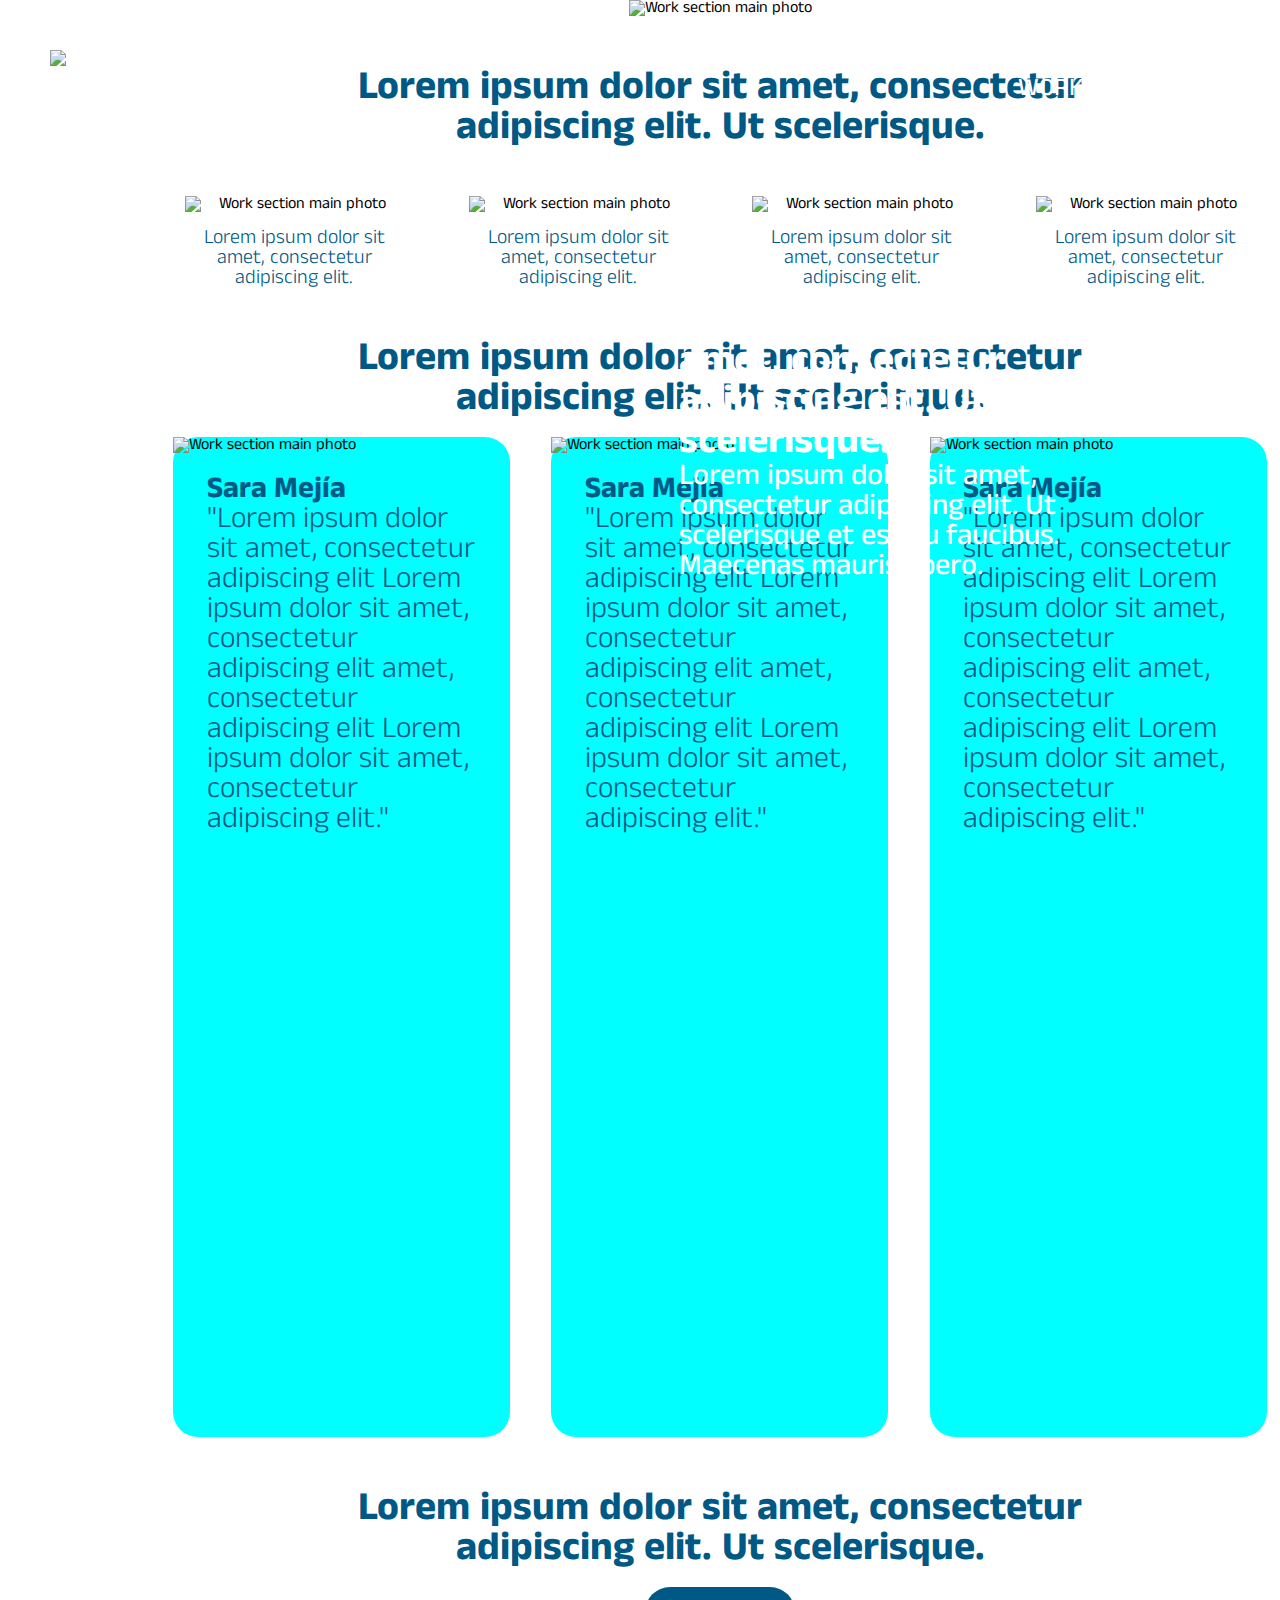
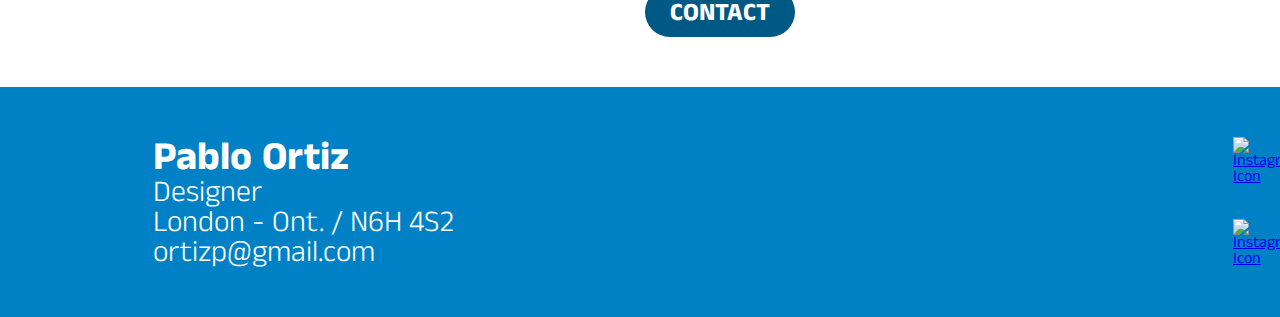
==== about.html @ 4357b000 "more responsive" ====
<!DOCTYPE html>
<html lang="en">
<head>
    <meta charset="UTF-8">
    <meta http-equiv="X-UA-Compatible" content="IE=edge">
    <meta name="viewport" content="width=device-width, initial-scale=1.0">

    <link rel="preconnect" href="https://fonts.googleapis.com">
    <link rel="preconnect" href="https://fonts.gstatic.com" crossorigin>
    <link href="https://fonts.googleapis.com/css2?family=Anek+Malayalam:wght@300;500;700&display=swap" rel="stylesheet">
    <link rel="stylesheet" href="css/main.css">

    <title>Pablo Ortiz Designer About Section</title>
</head>
<body>
    <h1 class="hidden">Pablo Ortiz Designer Website - About Section</h1>

    <header>
        <div class="main_logo"><a href="index.html"><img src="images/logo_pablo_colour_hrz.svg" alt="Pablo Ortiz Logo"></a></div>
        <nav class="main_nav">
            <div id="toggle_menu" class="toggle_menu">
                <img src="images/ham.svg" alt="hamburguer icon">
            </div>
            <ul id="main_menu" class="main_menu">
                <li><a href="index.html" class="main_menu_item">WORK</a></li>
                <li><a href="about.html" class="main_menu_item">ABOUT</a></li>
                <li><a href="contact.html" class="main_menu_item">CONTACT</a></li>
            </ul>
        </nav>
    </header>

    <section class="home_header">
        <img src="images/work_image.jpg" alt="Work section main photo">
        <div class="home_title">    
        <h2>Lorem ipsum dolor sit amet, consectetur adipiscing elit. Ut scelerisque.</h2>
        <p>Lorem ipsum dolor sit amet, consectetur adipiscing elit. Ut scelerisque et est eu faucibus. Maecenas mauris libero.</p></div>
    </section>

    <section class="my_skills">
        <h2>Lorem ipsum dolor sit amet, consectetur adipiscing elit. Ut scelerisque.</h2>
        <div class="skills_list">
            <div class="skill_thumbnail">
            <img src="images/skill1.png" alt="Work section main photo">
            <h3>Lorem ipsum dolor sit amet, consectetur adipiscing elit.</h3></div>
            <div class="skill_thumbnail">
            <img src="images/skill1.png" alt="Work section main photo">
            <h3>Lorem ipsum dolor sit amet, consectetur adipiscing elit.</h3></div>
            <div class="skill_thumbnail">
            <img src="images/skill1.png" alt="Work section main photo">
            <h3>Lorem ipsum dolor sit amet, consectetur adipiscing elit.</h3></div>
            <div class="skill_thumbnail">
            <img src="images/skill1.png" alt="Work section main photo">
            <h3>Lorem ipsum dolor sit amet, consectetur adipiscing elit.</h3></div>
        </div>
    </section>

    <section class="testimonies">
        <h2>Lorem ipsum dolor sit amet, consectetur adipiscing elit. Ut scelerisque.</h2>
        <div class="testimonies_list">
            <div class="testimonie_thumbnail">
            <img src="images/testimonie1.jpg" alt="Work section main photo">
            <div class="testimonie_text"><h3>Sara Mejía</h3>
            <p>"Lorem ipsum dolor sit amet, consectetur adipiscing elit Lorem ipsum dolor sit amet, consectetur adipiscing elit amet, consectetur adipiscing elit Lorem ipsum dolor sit amet, consectetur adipiscing elit."</p></div></div>
            <div class="testimonie_thumbnail">
                <img src="images/testimonie1.jpg" alt="Work section main photo">
                <div class="testimonie_text"><h3>Sara Mejía</h3>
                <p>"Lorem ipsum dolor sit amet, consectetur adipiscing elit Lorem ipsum dolor sit amet, consectetur adipiscing elit amet, consectetur adipiscing elit Lorem ipsum dolor sit amet, consectetur adipiscing elit."</p></div></div>
                <div class="testimonie_thumbnail">
                    <img src="images/testimonie1.jpg" alt="Work section main photo">
                    <div class="testimonie_text"><h3>Sara Mejía</h3>
                    <p>"Lorem ipsum dolor sit amet, consectetur adipiscing elit Lorem ipsum dolor sit amet, consectetur adipiscing elit amet, consectetur adipiscing elit Lorem ipsum dolor sit amet, consectetur adipiscing elit."</p></div></div>
        </div>
    </section>

    <section class="contact_footer">
        <h2>Lorem ipsum dolor sit amet, consectetur adipiscing elit. Ut scelerisque.</h2>
        <a class="contact_buttom" href="contact.html">CONTACT</a>
    </section>

    <footer>
        <section class="footer_info">
            <div>
                <h2>Pablo Ortiz</h2>
                <p>Designer<br>London - Ont. / N6H 4S2<br>ortizp@gmail.com</p>
            </div>
            <div class="social_icons">
                <a href="https://www.behance.net/_ortizp" target="_blank"><img src="images/behance_icon.svg" alt="Instagram Icon" /></a>
                <a href="https://www.instagram.com/pablo.ortizdesigner/" target="_blank"><img src="images/instagram_icon.svg" alt="Instagram Icon" /></a>
            </div>
        </section>
    </footer>





    <!-- <script src="https://unpkg.com/vue@3/dist/vue.global.js"></script> -->
    <script src="js/main.js" type="module" defer></script>
</body>
</html>
---- css/main.css ----
*,*:before,*:after{box-sizing:border-box}html,body,div,span,object,iframe,figure,h1,h2,h3,h4,h5,h6,p,blockquote,pre,a,code,em,img,small,strike,strong,sub,sup,tt,b,u,i,ol,ul,li,fieldset,form,label,table,caption,tbody,tfoot,thead,tr,th,td,main,canvas,embed,footer,header,nav,section,video{margin:0;padding:0;border:0;font-size:100%;font:inherit;vertical-align:baseline;text-rendering:optimizeLegibility;-webkit-font-smoothing:antialiased;text-size-adjust:none}footer,header,nav,section,main{display:block}body{line-height:1}ol,ul{list-style:none}blockquote,q{quotes:none}blockquote:before,blockquote:after,q:before,q:after{content:"";content:none}table{border-collapse:collapse;border-spacing:0}input{-webkit-appearance:none;border-radius:0}body{display:flex;flex-direction:column;align-items:center;font-family:"Anek Malayalam",sans-serif;width:1440px}body .hidden{display:none}body h2{font-size:40px;font-family:"Anek Malayalam",sans-serif;font-weight:700;color:#005984;text-align:center}body h3{font-size:30px;font-family:"Anek Malayalam",sans-serif;font-weight:300;color:#005984}body p{font-size:30px;font-family:"Anek Malayalam",sans-serif;font-weight:300;color:#005984}@media screen and (max-width: 576px){body{width:576px}}.portfolio_gallery{flex-wrap:wrap;margin-top:50px;width:1135px;display:flex;flex-direction:row;justify-content:space-around}.thumbnail{display:flex;width:349px;height:349px;justify-content:left;align-items:flex-end;margin-bottom:25px;transition:scale .2s ease}.thumbnail H2{position:absolute;margin:30px;font-size:30px;color:#fff}.thumbnail:hover{scale:105%}.arrow{width:55px;position:absolute;margin:25px}.my_skills{flex-wrap:wrap;margin-top:50px;width:1135px;display:flex;flex-direction:row;justify-content:space-around}.my_skills h2{width:800px;text-align:center;margin-bottom:50px}.skills_list{width:1135px;display:flex;flex-direction:row;justify-content:space-around}.skill_thumbnail{width:219px;display:flex;flex-direction:column;justify-content:right;text-align:center;margin-bottom:50px}.skill_thumbnail img{width:219px;align-items:center;margin-bottom:15px}.skill_thumbnail h3{font-size:20px}@media screen and (max-width: 576px){.portfolio_gallery{width:576px;display:flex;flex-direction:column;align-items:center}.my_skills{width:576px;display:flex;flex-direction:column;align-items:center}.my_skills h2{width:450px;font-size:30px}.my_skills .skills_list{width:576px;display:flex;flex-direction:column;align-items:center}}.home_header{display:flex;flex-direction:column}.home_header h2{font-size:40px;font-family:"Anek Malayalam",sans-serif;font-weight:700;color:#fff;text-align:left}.home_header p{font-size:30px;font-family:"Anek Malayalam",sans-serif;font-weight:500;color:#fff}.home_title{width:500px;position:absolute;margin:300px 0 0 50px}@media screen and (max-width: 576px){.home_title{width:400px;margin-top:480px}.home_title h2{font-size:30px}.home_title p{font-size:22px}}header{position:absolute;display:flex;width:1440px;height:200px;padding:50px;justify-content:space-between}header .main_logo{width:286px}header .main_menu{display:flex;margin:25px 0 0 0;justify-content:space-around;width:400px}header a{font-size:25px;font-family:"Anek Malayalam",sans-serif;font-weight:500;color:#fff;text-decoration:none}header a:hover{color:#00c1de}@media screen and (min-width: 576px){.toggle_menu{display:none}}@media screen and (max-width: 576px){header{width:576px;padding:30px 40px;align-items:center}header .main_menu{display:flex;flex-direction:column;justify-content:space-around;width:170px;height:200px;text-align:center;margin:0;transform:translateY(-150%);transition:transform .3s;background-color:#005984}header .toggle_menu{position:absolute;width:50px;cursor:pointer}header .main_menu--show{transform:translateY(0)}.main_nav{display:flex;align-items:center;justify-content:center}}.contact_footer{width:800px;display:flex;flex-direction:column;align-items:center}.contact_footer h3{width:800px;text-align:center;margin-bottom:20px}.contact_footer .contact_buttom{width:150px;background-color:#005984;border-radius:50px;height:50px;display:flex;justify-content:center;align-items:center;margin:20px 0 50px 0}.contact_footer a{font-size:25px;font-family:"Anek Malayalam",sans-serif;font-weight:700;color:#fff;text-decoration:none}@media screen and (max-width: 576px){.contact_footer{width:450px}.contact_footer h2{font-size:30px}}footer{display:flex;justify-content:center;width:1440px;background-color:#0081c6}footer .footer_info{display:flex;margin-top:50px;margin-bottom:50px;width:1135px;justify-content:space-between}footer .footer_info h2{color:#fff;text-align:left}footer .footer_info p{color:#fff;text-align:left}.social_icons{display:flex;flex-direction:column;justify-content:space-between;width:55px;height:130px}@media screen and (max-width: 576px){footer{width:576px}footer .footer_info{display:flex;align-items:center;width:450px}footer h2{font-size:30px}footer p{font-size:22px}}.testimonies{width:1335px;display:flex;flex-direction:column;align-items:center;margin-bottom:50px}.testimonies h2{width:800px;text-align:center;margin-bottom:20px}.testimonies_list{width:1135px;display:flex;flex-direction:row;justify-content:space-around}.testimonie_thumbnail{background-color:aqua;border-radius:25px;width:337px;height:1000px;display:flex;flex-direction:column;justify-content:flex-start}.testimonie_text{width:270px;margin:20px 0 25px 33.5px;flex-direction:column;display:flex;justify-content:center}.testimonie_text h3{font-weight:700}.contact_header{display:flex;flex-direction:column;width:1440px;padding-bottom:50px;align-items:center;background-color:#d0d0d0}.contact_area{margin-top:200px;width:1135px;display:flex;flex-direction:row}.contact_form{width:851px;height:560px;display:flex;flex-direction:column;padding:20px 50px 0 0}.contact_text{width:639px;padding:20px 0 0 0}.contact_text p{font-size:30px;font-family:"Anek Malayalam",sans-serif;font-weight:300;color:#fff}.name,.email,.subject{height:50px;margin-bottom:5px;font-size:30px;font-family:"Anek Malayalam",sans-serif;font-weight:300;border:none;border-bottom:2px solid #707070;background-color:#d0d0d0;text-align:left}.subject{height:300px}.sendButtom{width:150px;background-color:#005984;border-radius:50px;height:50px;display:flex;border:none;justify-content:center;align-items:center;font-size:25px;font-family:"Anek Malayalam",sans-serif;font-weight:700;color:#fff;margin-top:10px}.project_header{display:flex;flex-direction:column;width:1440px;height:2420px;background-color:#0081c6;margin-bottom:50px;align-items:center}.project_header h2{font-size:40px;font-family:"Anek Malayalam",sans-serif;font-weight:700;color:#fff;text-align:center}.project_header p{font-size:30px;font-family:"Anek Malayalam",sans-serif;font-weight:500;color:#fff;text-align:center}.project_title{width:800px;position:absolute;margin:200px 0 0 0}.project_gallery{display:flex;flex-direction:column;align-items:center;width:1440px;display:flex;align-items:center;margin-bottom:50px}.gallery_image{width:1140px;height:650px;background-color:#7fffd4;margin:0 0 20px 0}/*# sourceMappingURL=main.css.map */
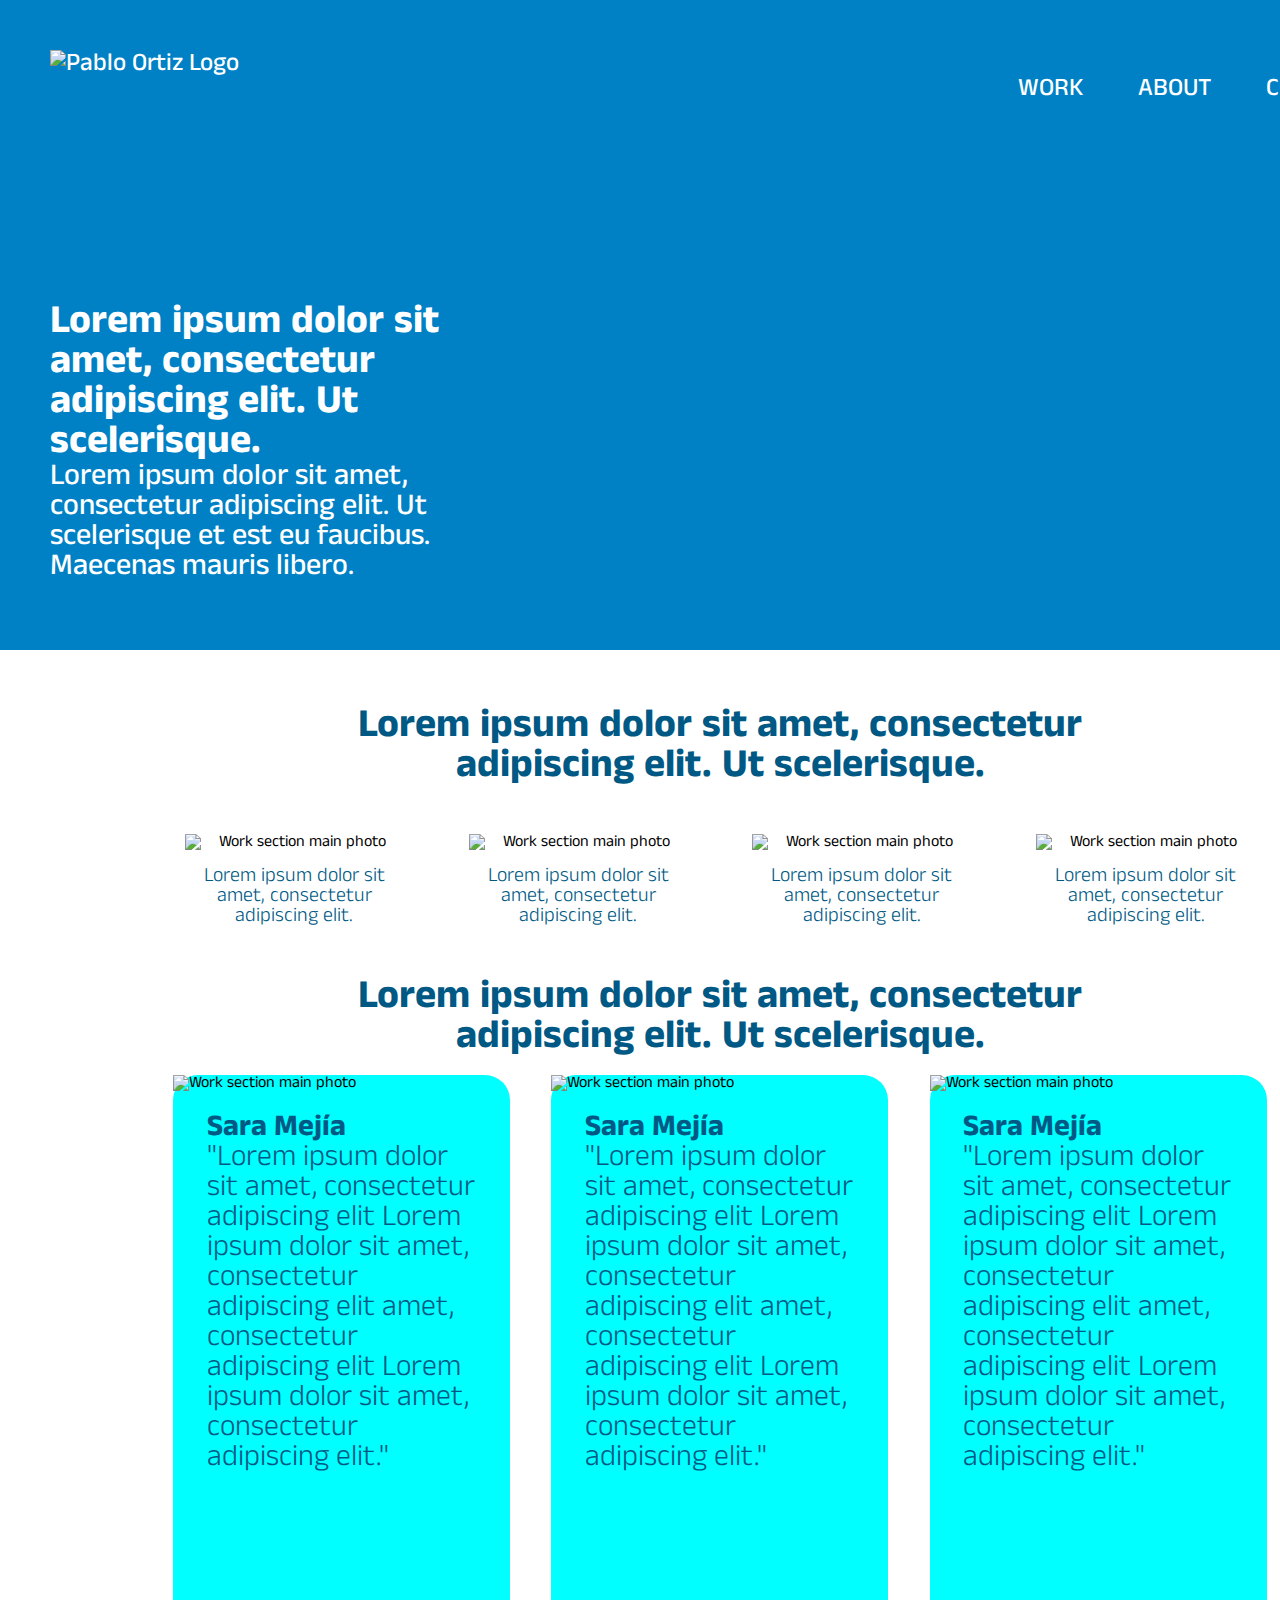
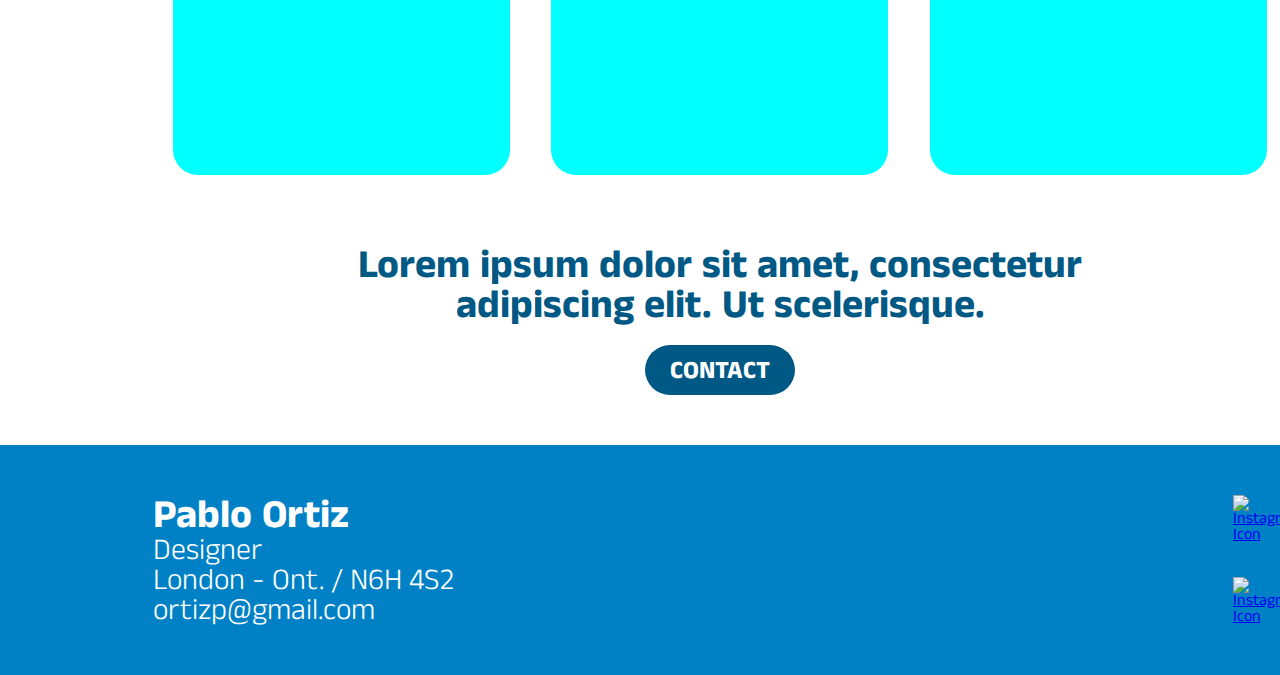
==== commit b182ebc3: "second responsive test" ====
--- a/about.html
+++ b/about.html
@@ -30,7 +30,10 @@
     </header>
 
     <section class="home_header">
+        <picture>
+        <source srcset="images/work_image_m.jpg" media="(max-width: 450px)">
         <img src="images/work_image.jpg" alt="Work section main photo">
+        </picture>
         <div class="home_title">    
         <h2>Lorem ipsum dolor sit amet, consectetur adipiscing elit. Ut scelerisque.</h2>
         <p>Lorem ipsum dolor sit amet, consectetur adipiscing elit. Ut scelerisque et est eu faucibus. Maecenas mauris libero.</p></div>
--- a/css/main.css
+++ b/css/main.css
@@ -1 +1 @@
-*,*:before,*:after{box-sizing:border-box}html,body,div,span,object,iframe,figure,h1,h2,h3,h4,h5,h6,p,blockquote,pre,a,code,em,img,small,strike,strong,sub,sup,tt,b,u,i,ol,ul,li,fieldset,form,label,table,caption,tbody,tfoot,thead,tr,th,td,main,canvas,embed,footer,header,nav,section,video{margin:0;padding:0;border:0;font-size:100%;font:inherit;vertical-align:baseline;text-rendering:optimizeLegibility;-webkit-font-smoothing:antialiased;text-size-adjust:none}footer,header,nav,section,main{display:block}body{line-height:1}ol,ul{list-style:none}blockquote,q{quotes:none}blockquote:before,blockquote:after,q:before,q:after{content:"";content:none}table{border-collapse:collapse;border-spacing:0}input{-webkit-appearance:none;border-radius:0}body{display:flex;flex-direction:column;align-items:center;font-family:"Anek Malayalam",sans-serif;width:1440px}body .hidden{display:none}body h2{font-size:40px;font-family:"Anek Malayalam",sans-serif;font-weight:700;color:#005984;text-align:center}body h3{font-size:30px;font-family:"Anek Malayalam",sans-serif;font-weight:300;color:#005984}body p{font-size:30px;font-family:"Anek Malayalam",sans-serif;font-weight:300;color:#005984}@media screen and (max-width: 576px){body{width:576px}}.portfolio_gallery{flex-wrap:wrap;margin-top:50px;width:1135px;display:flex;flex-direction:row;justify-content:space-around}.thumbnail{display:flex;width:349px;height:349px;justify-content:left;align-items:flex-end;margin-bottom:25px;transition:scale .2s ease}.thumbnail H2{position:absolute;margin:30px;font-size:30px;color:#fff}.thumbnail:hover{scale:105%}.arrow{width:55px;position:absolute;margin:25px}.my_skills{flex-wrap:wrap;margin-top:50px;width:1135px;display:flex;flex-direction:row;justify-content:space-around}.my_skills h2{width:800px;text-align:center;margin-bottom:50px}.skills_list{width:1135px;display:flex;flex-direction:row;justify-content:space-around}.skill_thumbnail{width:219px;display:flex;flex-direction:column;justify-content:right;text-align:center;margin-bottom:50px}.skill_thumbnail img{width:219px;align-items:center;margin-bottom:15px}.skill_thumbnail h3{font-size:20px}@media screen and (max-width: 576px){.portfolio_gallery{width:576px;display:flex;flex-direction:column;align-items:center}.my_skills{width:576px;display:flex;flex-direction:column;align-items:center}.my_skills h2{width:450px;font-size:30px}.my_skills .skills_list{width:576px;display:flex;flex-direction:column;align-items:center}}.home_header{display:flex;flex-direction:column}.home_header h2{font-size:40px;font-family:"Anek Malayalam",sans-serif;font-weight:700;color:#fff;text-align:left}.home_header p{font-size:30px;font-family:"Anek Malayalam",sans-serif;font-weight:500;color:#fff}.home_title{width:500px;position:absolute;margin:300px 0 0 50px}@media screen and (max-width: 576px){.home_title{width:400px;margin-top:480px}.home_title h2{font-size:30px}.home_title p{font-size:22px}}header{position:absolute;display:flex;width:1440px;height:200px;padding:50px;justify-content:space-between}header .main_logo{width:286px}header .main_menu{display:flex;margin:25px 0 0 0;justify-content:space-around;width:400px}header a{font-size:25px;font-family:"Anek Malayalam",sans-serif;font-weight:500;color:#fff;text-decoration:none}header a:hover{color:#00c1de}@media screen and (min-width: 576px){.toggle_menu{display:none}}@media screen and (max-width: 576px){header{width:576px;padding:30px 40px;align-items:center}header .main_menu{display:flex;flex-direction:column;justify-content:space-around;width:170px;height:200px;text-align:center;margin:0;transform:translateY(-150%);transition:transform .3s;background-color:#005984}header .toggle_menu{position:absolute;width:50px;cursor:pointer}header .main_menu--show{transform:translateY(0)}.main_nav{display:flex;align-items:center;justify-content:center}}.contact_footer{width:800px;display:flex;flex-direction:column;align-items:center}.contact_footer h3{width:800px;text-align:center;margin-bottom:20px}.contact_footer .contact_buttom{width:150px;background-color:#005984;border-radius:50px;height:50px;display:flex;justify-content:center;align-items:center;margin:20px 0 50px 0}.contact_footer a{font-size:25px;font-family:"Anek Malayalam",sans-serif;font-weight:700;color:#fff;text-decoration:none}@media screen and (max-width: 576px){.contact_footer{width:450px}.contact_footer h2{font-size:30px}}footer{display:flex;justify-content:center;width:1440px;background-color:#0081c6}footer .footer_info{display:flex;margin-top:50px;margin-bottom:50px;width:1135px;justify-content:space-between}footer .footer_info h2{color:#fff;text-align:left}footer .footer_info p{color:#fff;text-align:left}.social_icons{display:flex;flex-direction:column;justify-content:space-between;width:55px;height:130px}@media screen and (max-width: 576px){footer{width:576px}footer .footer_info{display:flex;align-items:center;width:450px}footer h2{font-size:30px}footer p{font-size:22px}}.testimonies{width:1335px;display:flex;flex-direction:column;align-items:center;margin-bottom:50px}.testimonies h2{width:800px;text-align:center;margin-bottom:20px}.testimonies_list{width:1135px;display:flex;flex-direction:row;justify-content:space-around}.testimonie_thumbnail{background-color:aqua;border-radius:25px;width:337px;height:1000px;display:flex;flex-direction:column;justify-content:flex-start}.testimonie_text{width:270px;margin:20px 0 25px 33.5px;flex-direction:column;display:flex;justify-content:center}.testimonie_text h3{font-weight:700}.contact_header{display:flex;flex-direction:column;width:1440px;padding-bottom:50px;align-items:center;background-color:#d0d0d0}.contact_area{margin-top:200px;width:1135px;display:flex;flex-direction:row}.contact_form{width:851px;height:560px;display:flex;flex-direction:column;padding:20px 50px 0 0}.contact_text{width:639px;padding:20px 0 0 0}.contact_text p{font-size:30px;font-family:"Anek Malayalam",sans-serif;font-weight:300;color:#fff}.name,.email,.subject{height:50px;margin-bottom:5px;font-size:30px;font-family:"Anek Malayalam",sans-serif;font-weight:300;border:none;border-bottom:2px solid #707070;background-color:#d0d0d0;text-align:left}.subject{height:300px}.sendButtom{width:150px;background-color:#005984;border-radius:50px;height:50px;display:flex;border:none;justify-content:center;align-items:center;font-size:25px;font-family:"Anek Malayalam",sans-serif;font-weight:700;color:#fff;margin-top:10px}.project_header{display:flex;flex-direction:column;width:1440px;height:2420px;background-color:#0081c6;margin-bottom:50px;align-items:center}.project_header h2{font-size:40px;font-family:"Anek Malayalam",sans-serif;font-weight:700;color:#fff;text-align:center}.project_header p{font-size:30px;font-family:"Anek Malayalam",sans-serif;font-weight:500;color:#fff;text-align:center}.project_title{width:800px;position:absolute;margin:200px 0 0 0}.project_gallery{display:flex;flex-direction:column;align-items:center;width:1440px;display:flex;align-items:center;margin-bottom:50px}.gallery_image{width:1140px;height:650px;background-color:#7fffd4;margin:0 0 20px 0}/*# sourceMappingURL=main.css.map */
+*,*:before,*:after{box-sizing:border-box}html,body,div,span,object,iframe,figure,h1,h2,h3,h4,h5,h6,p,blockquote,pre,a,code,em,img,small,strike,strong,sub,sup,tt,b,u,i,ol,ul,li,fieldset,form,label,table,caption,tbody,tfoot,thead,tr,th,td,main,canvas,embed,footer,header,nav,section,video{margin:0;padding:0;border:0;font-size:100%;font:inherit;vertical-align:baseline;text-rendering:optimizeLegibility;-webkit-font-smoothing:antialiased;text-size-adjust:none}footer,header,nav,section,main{display:block}body{line-height:1}ol,ul{list-style:none}blockquote,q{quotes:none}blockquote:before,blockquote:after,q:before,q:after{content:"";content:none}table{border-collapse:collapse;border-spacing:0}input{-webkit-appearance:none;border-radius:0}body{display:flex;flex-direction:column;align-items:center;font-family:"Anek Malayalam",sans-serif;width:1440px}body .hidden{display:none}body h2{font-size:40px;font-family:"Anek Malayalam",sans-serif;font-weight:700;color:#005984;text-align:center}body h3{font-size:30px;font-family:"Anek Malayalam",sans-serif;font-weight:300;color:#005984}body p{font-size:30px;font-family:"Anek Malayalam",sans-serif;font-weight:300;color:#005984}@media screen and (max-width: 450px){body{width:450px}}.portfolio_gallery{flex-wrap:wrap;margin-top:50px;width:1135px;display:flex;flex-direction:row;justify-content:space-around}.thumbnail{display:flex;width:349px;height:349px;justify-content:left;align-items:flex-end;margin-bottom:25px;transition:scale .2s ease}.thumbnail H2{position:absolute;margin:30px;font-size:30px;color:#fff}.thumbnail:hover{scale:105%}.arrow{width:55px;position:absolute;margin:25px}.my_skills{flex-wrap:wrap;margin-top:50px;width:1135px;display:flex;flex-direction:row;justify-content:space-around}.my_skills h2{width:800px;text-align:center;margin-bottom:50px}.skills_list{width:1135px;display:flex;flex-direction:row;justify-content:space-around}.skill_thumbnail{width:219px;display:flex;flex-direction:column;justify-content:right;text-align:center;margin-bottom:50px}.skill_thumbnail img{width:219px;align-items:center;margin-bottom:15px}.skill_thumbnail h3{font-size:20px}@media screen and (max-width: 576px){.portfolio_gallery{width:576px;display:flex;flex-direction:column;align-items:center}.my_skills{width:576px;display:flex;flex-direction:column;align-items:center}.my_skills h2{width:450px;font-size:30px}.my_skills .skills_list{width:576px;display:flex;flex-direction:column;align-items:center}}.home_header{display:flex;flex-direction:column}.home_header h2{font-size:40px;font-family:"Anek Malayalam",sans-serif;font-weight:700;color:#fff;text-align:left}.home_header p{font-size:30px;font-family:"Anek Malayalam",sans-serif;font-weight:500;color:#fff}.home_title{width:500px;position:absolute;margin:300px 0 0 50px}@media screen and (max-width: 450px){.home_title{width:380px;margin-top:380px;margin-left:25px}.home_title h2{font-size:30px;text-align:center}.home_title p{font-size:22px;text-align:center}}header{position:absolute;display:flex;width:1440px;height:200px;padding:50px;justify-content:space-between}header .main_logo{width:286px}header .main_menu{display:flex;margin:25px 0 0 0;justify-content:space-around;width:400px}header a{font-size:25px;font-family:"Anek Malayalam",sans-serif;font-weight:500;color:#fff;text-decoration:none}header a:hover{color:#00c1de}@media screen and (min-width: 500px){.toggle_menu{display:none}}@media screen and (max-width: 450px){header{width:450px;padding:30px 40px;align-items:center}header .main_menu{display:flex;flex-direction:column;justify-content:space-around;width:130px;height:200px;text-align:center;margin:0 0 0 10px;transform:translateY(-150%);transition:transform .3s;background-color:#005984}header .toggle_menu{position:absolute;width:50px;margin-left:20px;cursor:pointer}header .main_menu--show{transform:translateY(0)}.main_nav{display:flex;align-items:center;justify-content:center}}.contact_footer{width:800px;display:flex;flex-direction:column;align-items:center}.contact_footer h3{width:800px;text-align:center;margin-bottom:20px}.contact_footer .contact_buttom{width:150px;background-color:#005984;border-radius:50px;height:50px;display:flex;justify-content:center;align-items:center;margin:20px 0 50px 0;transition:scale .2s ease}.contact_footer .contact_buttom:hover{scale:108%}.contact_footer a{font-size:25px;font-family:"Anek Malayalam",sans-serif;font-weight:700;color:#fff;text-decoration:none}@media screen and (max-width: 576px){.contact_footer{width:450px}.contact_footer h2{font-size:30px}}footer{display:flex;justify-content:center;width:1440px;background-color:#0081c6}footer .footer_info{display:flex;margin-top:50px;margin-bottom:50px;width:1135px;justify-content:space-between}footer .footer_info h2{color:#fff;text-align:left}footer .footer_info p{color:#fff;text-align:left}.social_icons{display:flex;flex-direction:column;justify-content:space-between;width:55px;height:130px}@media screen and (max-width: 450px){footer{width:450px}footer .footer_info{display:flex;align-items:center;width:350px}footer h2{font-size:30px}footer p{font-size:22px}}.testimonies{width:1335px;display:flex;flex-direction:column;align-items:center;margin-bottom:50px}.testimonies h2{width:800px;text-align:center;margin-bottom:20px}.testimonies_list{width:1135px;display:flex;flex-direction:row;justify-content:space-around}.testimonie_thumbnail{background-color:aqua;border-radius:25px;width:337px;height:700px;display:flex;flex-direction:column;justify-content:flex-start;margin-bottom:20px}.testimonie_text{width:270px;margin:20px 0 25px 33.5px;flex-direction:column;display:flex;justify-content:center}.testimonie_text h3{font-weight:700}@media screen and (max-width: 576px){.testimonies{width:576px}.testimonies h2{width:450px;font-size:30px}.testimonies_list{width:576px;display:flex;flex-direction:column;align-items:center}}.contact_header{display:flex;flex-direction:column;width:1440px;padding-bottom:50px;align-items:center;background-color:#d0d0d0}.contact_area{margin-top:200px;width:1135px;display:flex;flex-direction:row}.contact_form{width:851px;height:510px;display:flex;flex-direction:column;padding:20px 50px 0 0}.contact_text{width:639px;padding:20px 0 0 0}.contact_text p{font-size:30px;font-family:"Anek Malayalam",sans-serif;font-weight:300;color:#fff}.name,.email,.subject{height:50px;margin-bottom:5px;font-size:30px;font-family:"Anek Malayalam",sans-serif;font-weight:300;border:none;border-bottom:2px solid #707070;background-color:#d0d0d0;text-align:left}.subject{height:300px}.sendButtom{width:150px;background-color:#005984;border-radius:50px;height:50px;display:flex;border:none;justify-content:center;align-items:center;font-size:25px;font-family:"Anek Malayalam",sans-serif;font-weight:700;color:#fff;margin-top:10px;transition:scale .2s ease}.sendButtom:hover{scale:105%}@media screen and (max-width: 450px){.contact_header{width:450px}.contact_area{flex-direction:column;width:400px}.contact_form{width:400px;margin-top:10px;padding:0}.contact_text{width:380px;padding:0}}.project_header{display:flex;flex-direction:column;width:1440px;height:2450px;background-color:#0081c6;margin-bottom:50px;align-items:center}.project_header h2{font-size:40px;font-family:"Anek Malayalam",sans-serif;font-weight:700;color:#fff;text-align:center}.project_header p{font-size:30px;font-family:"Anek Malayalam",sans-serif;font-weight:500;color:#fff;text-align:center}.project_title{width:800px;position:absolute;margin:200px 0 0 0}.project_gallery{display:flex;flex-direction:column;align-items:center;width:1440px;display:flex;align-items:center;margin-bottom:50px;position:absolute;margin-top:400px}.gallery_image{width:1140px;height:650px;background-color:#7fffd4;margin-bottom:20px}@media screen and (max-width: 450px){.project_header{width:450px;height:1670px}.project_title{width:400px;margin-top:200px}.project_title h2{font-size:30px}.project_title p{font-size:22px}.gallery_image{width:450px;height:400px}}/*# sourceMappingURL=main.css.map */
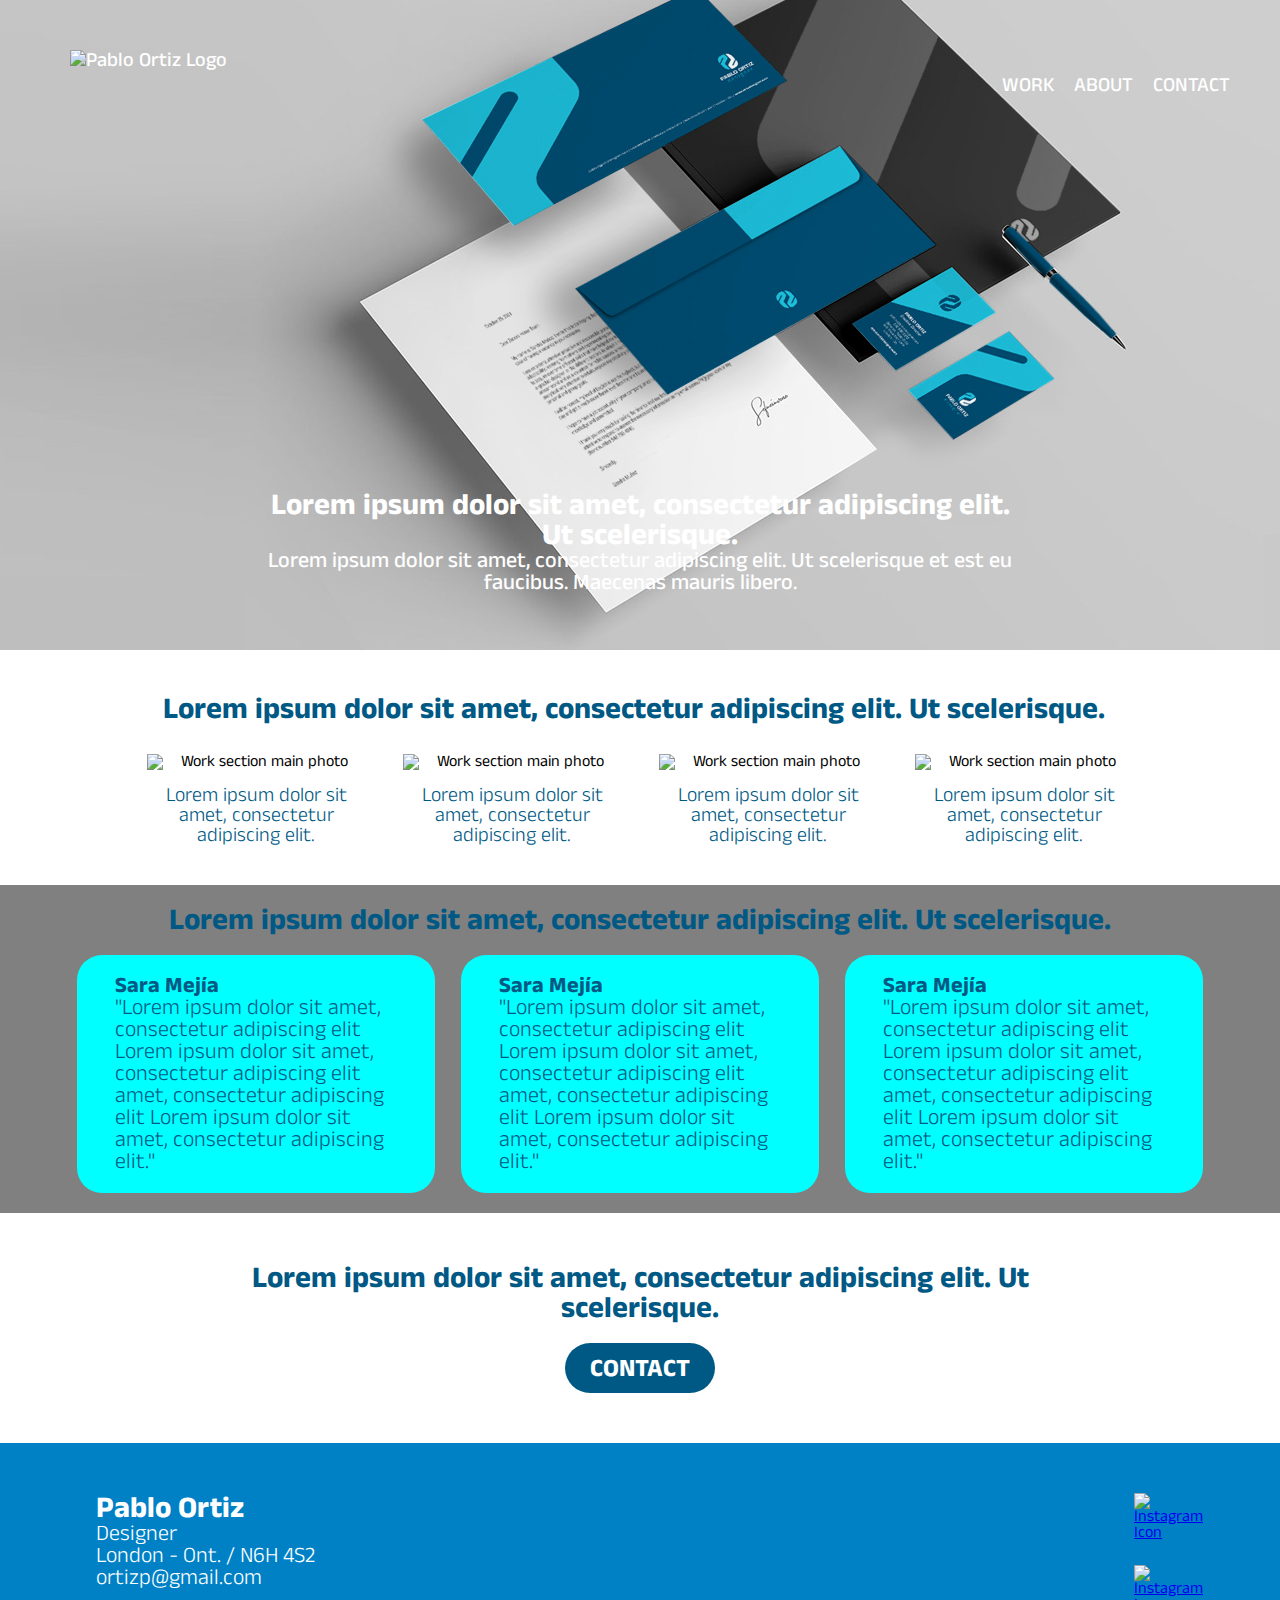
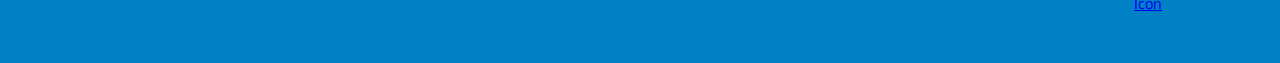
==== commit bea1a571: "finally responsive" ====
--- a/about.html
+++ b/about.html
@@ -61,17 +61,14 @@
         <h2>Lorem ipsum dolor sit amet, consectetur adipiscing elit. Ut scelerisque.</h2>
         <div class="testimonies_list">
             <div class="testimonie_thumbnail">
-            <img src="images/testimonie1.jpg" alt="Work section main photo">
-            <div class="testimonie_text"><h3>Sara Mejía</h3>
-            <p>"Lorem ipsum dolor sit amet, consectetur adipiscing elit Lorem ipsum dolor sit amet, consectetur adipiscing elit amet, consectetur adipiscing elit Lorem ipsum dolor sit amet, consectetur adipiscing elit."</p></div></div>
-            <div class="testimonie_thumbnail">
-                <img src="images/testimonie1.jpg" alt="Work section main photo">
                 <div class="testimonie_text"><h3>Sara Mejía</h3>
                 <p>"Lorem ipsum dolor sit amet, consectetur adipiscing elit Lorem ipsum dolor sit amet, consectetur adipiscing elit amet, consectetur adipiscing elit Lorem ipsum dolor sit amet, consectetur adipiscing elit."</p></div></div>
-                <div class="testimonie_thumbnail">
-                    <img src="images/testimonie1.jpg" alt="Work section main photo">
-                    <div class="testimonie_text"><h3>Sara Mejía</h3>
-                    <p>"Lorem ipsum dolor sit amet, consectetur adipiscing elit Lorem ipsum dolor sit amet, consectetur adipiscing elit amet, consectetur adipiscing elit Lorem ipsum dolor sit amet, consectetur adipiscing elit."</p></div></div>
+            <div class="testimonie_thumbnail">
+                <div class="testimonie_text"><h3>Sara Mejía</h3>
+                <p>"Lorem ipsum dolor sit amet, consectetur adipiscing elit Lorem ipsum dolor sit amet, consectetur adipiscing elit amet, consectetur adipiscing elit Lorem ipsum dolor sit amet, consectetur adipiscing elit."</p></div></div>
+            <div class="testimonie_thumbnail">
+                <div class="testimonie_text"><h3>Sara Mejía</h3>
+            <p>"Lorem ipsum dolor sit amet, consectetur adipiscing elit Lorem ipsum dolor sit amet, consectetur adipiscing elit amet, consectetur adipiscing elit Lorem ipsum dolor sit amet, consectetur adipiscing elit."</p></div></div>
         </div>
     </section>
 
--- a/css/main.css
+++ b/css/main.css
@@ -1 +1 @@
-*,*:before,*:after{box-sizing:border-box}html,body,div,span,object,iframe,figure,h1,h2,h3,h4,h5,h6,p,blockquote,pre,a,code,em,img,small,strike,strong,sub,sup,tt,b,u,i,ol,ul,li,fieldset,form,label,table,caption,tbody,tfoot,thead,tr,th,td,main,canvas,embed,footer,header,nav,section,video{margin:0;padding:0;border:0;font-size:100%;font:inherit;vertical-align:baseline;text-rendering:optimizeLegibility;-webkit-font-smoothing:antialiased;text-size-adjust:none}footer,header,nav,section,main{display:block}body{line-height:1}ol,ul{list-style:none}blockquote,q{quotes:none}blockquote:before,blockquote:after,q:before,q:after{content:"";content:none}table{border-collapse:collapse;border-spacing:0}input{-webkit-appearance:none;border-radius:0}body{display:flex;flex-direction:column;align-items:center;font-family:"Anek Malayalam",sans-serif;width:1440px}body .hidden{display:none}body h2{font-size:40px;font-family:"Anek Malayalam",sans-serif;font-weight:700;color:#005984;text-align:center}body h3{font-size:30px;font-family:"Anek Malayalam",sans-serif;font-weight:300;color:#005984}body p{font-size:30px;font-family:"Anek Malayalam",sans-serif;font-weight:300;color:#005984}@media screen and (max-width: 450px){body{width:450px}}.portfolio_gallery{flex-wrap:wrap;margin-top:50px;width:1135px;display:flex;flex-direction:row;justify-content:space-around}.thumbnail{display:flex;width:349px;height:349px;justify-content:left;align-items:flex-end;margin-bottom:25px;transition:scale .2s ease}.thumbnail H2{position:absolute;margin:30px;font-size:30px;color:#fff}.thumbnail:hover{scale:105%}.arrow{width:55px;position:absolute;margin:25px}.my_skills{flex-wrap:wrap;margin-top:50px;width:1135px;display:flex;flex-direction:row;justify-content:space-around}.my_skills h2{width:800px;text-align:center;margin-bottom:50px}.skills_list{width:1135px;display:flex;flex-direction:row;justify-content:space-around}.skill_thumbnail{width:219px;display:flex;flex-direction:column;justify-content:right;text-align:center;margin-bottom:50px}.skill_thumbnail img{width:219px;align-items:center;margin-bottom:15px}.skill_thumbnail h3{font-size:20px}@media screen and (max-width: 576px){.portfolio_gallery{width:576px;display:flex;flex-direction:column;align-items:center}.my_skills{width:576px;display:flex;flex-direction:column;align-items:center}.my_skills h2{width:450px;font-size:30px}.my_skills .skills_list{width:576px;display:flex;flex-direction:column;align-items:center}}.home_header{display:flex;flex-direction:column}.home_header h2{font-size:40px;font-family:"Anek Malayalam",sans-serif;font-weight:700;color:#fff;text-align:left}.home_header p{font-size:30px;font-family:"Anek Malayalam",sans-serif;font-weight:500;color:#fff}.home_title{width:500px;position:absolute;margin:300px 0 0 50px}@media screen and (max-width: 450px){.home_title{width:380px;margin-top:380px;margin-left:25px}.home_title h2{font-size:30px;text-align:center}.home_title p{font-size:22px;text-align:center}}header{position:absolute;display:flex;width:1440px;height:200px;padding:50px;justify-content:space-between}header .main_logo{width:286px}header .main_menu{display:flex;margin:25px 0 0 0;justify-content:space-around;width:400px}header a{font-size:25px;font-family:"Anek Malayalam",sans-serif;font-weight:500;color:#fff;text-decoration:none}header a:hover{color:#00c1de}@media screen and (min-width: 500px){.toggle_menu{display:none}}@media screen and (max-width: 450px){header{width:450px;padding:30px 40px;align-items:center}header .main_menu{display:flex;flex-direction:column;justify-content:space-around;width:130px;height:200px;text-align:center;margin:0 0 0 10px;transform:translateY(-150%);transition:transform .3s;background-color:#005984}header .toggle_menu{position:absolute;width:50px;margin-left:20px;cursor:pointer}header .main_menu--show{transform:translateY(0)}.main_nav{display:flex;align-items:center;justify-content:center}}.contact_footer{width:800px;display:flex;flex-direction:column;align-items:center}.contact_footer h3{width:800px;text-align:center;margin-bottom:20px}.contact_footer .contact_buttom{width:150px;background-color:#005984;border-radius:50px;height:50px;display:flex;justify-content:center;align-items:center;margin:20px 0 50px 0;transition:scale .2s ease}.contact_footer .contact_buttom:hover{scale:108%}.contact_footer a{font-size:25px;font-family:"Anek Malayalam",sans-serif;font-weight:700;color:#fff;text-decoration:none}@media screen and (max-width: 576px){.contact_footer{width:450px}.contact_footer h2{font-size:30px}}footer{display:flex;justify-content:center;width:1440px;background-color:#0081c6}footer .footer_info{display:flex;margin-top:50px;margin-bottom:50px;width:1135px;justify-content:space-between}footer .footer_info h2{color:#fff;text-align:left}footer .footer_info p{color:#fff;text-align:left}.social_icons{display:flex;flex-direction:column;justify-content:space-between;width:55px;height:130px}@media screen and (max-width: 450px){footer{width:450px}footer .footer_info{display:flex;align-items:center;width:350px}footer h2{font-size:30px}footer p{font-size:22px}}.testimonies{width:1335px;display:flex;flex-direction:column;align-items:center;margin-bottom:50px}.testimonies h2{width:800px;text-align:center;margin-bottom:20px}.testimonies_list{width:1135px;display:flex;flex-direction:row;justify-content:space-around}.testimonie_thumbnail{background-color:aqua;border-radius:25px;width:337px;height:700px;display:flex;flex-direction:column;justify-content:flex-start;margin-bottom:20px}.testimonie_text{width:270px;margin:20px 0 25px 33.5px;flex-direction:column;display:flex;justify-content:center}.testimonie_text h3{font-weight:700}@media screen and (max-width: 576px){.testimonies{width:576px}.testimonies h2{width:450px;font-size:30px}.testimonies_list{width:576px;display:flex;flex-direction:column;align-items:center}}.contact_header{display:flex;flex-direction:column;width:1440px;padding-bottom:50px;align-items:center;background-color:#d0d0d0}.contact_area{margin-top:200px;width:1135px;display:flex;flex-direction:row}.contact_form{width:851px;height:510px;display:flex;flex-direction:column;padding:20px 50px 0 0}.contact_text{width:639px;padding:20px 0 0 0}.contact_text p{font-size:30px;font-family:"Anek Malayalam",sans-serif;font-weight:300;color:#fff}.name,.email,.subject{height:50px;margin-bottom:5px;font-size:30px;font-family:"Anek Malayalam",sans-serif;font-weight:300;border:none;border-bottom:2px solid #707070;background-color:#d0d0d0;text-align:left}.subject{height:300px}.sendButtom{width:150px;background-color:#005984;border-radius:50px;height:50px;display:flex;border:none;justify-content:center;align-items:center;font-size:25px;font-family:"Anek Malayalam",sans-serif;font-weight:700;color:#fff;margin-top:10px;transition:scale .2s ease}.sendButtom:hover{scale:105%}@media screen and (max-width: 450px){.contact_header{width:450px}.contact_area{flex-direction:column;width:400px}.contact_form{width:400px;margin-top:10px;padding:0}.contact_text{width:380px;padding:0}}.project_header{display:flex;flex-direction:column;width:1440px;height:2450px;background-color:#0081c6;margin-bottom:50px;align-items:center}.project_header h2{font-size:40px;font-family:"Anek Malayalam",sans-serif;font-weight:700;color:#fff;text-align:center}.project_header p{font-size:30px;font-family:"Anek Malayalam",sans-serif;font-weight:500;color:#fff;text-align:center}.project_title{width:800px;position:absolute;margin:200px 0 0 0}.project_gallery{display:flex;flex-direction:column;align-items:center;width:1440px;display:flex;align-items:center;margin-bottom:50px;position:absolute;margin-top:400px}.gallery_image{width:1140px;height:650px;background-color:#7fffd4;margin-bottom:20px}@media screen and (max-width: 450px){.project_header{width:450px;height:1670px}.project_title{width:400px;margin-top:200px}.project_title h2{font-size:30px}.project_title p{font-size:22px}.gallery_image{width:450px;height:400px}}/*# sourceMappingURL=main.css.map */
+*,*:before,*:after{box-sizing:border-box}html,body,div,span,object,iframe,figure,h1,h2,h3,h4,h5,h6,p,blockquote,pre,a,code,em,img,small,strike,strong,sub,sup,tt,b,u,i,ol,ul,li,fieldset,form,label,table,caption,tbody,tfoot,thead,tr,th,td,main,canvas,embed,footer,header,nav,section,video{margin:0;padding:0;border:0;font-size:100%;font:inherit;vertical-align:baseline;text-rendering:optimizeLegibility;-webkit-font-smoothing:antialiased;text-size-adjust:none}footer,header,nav,section,main{display:block}body{line-height:1}ol,ul{list-style:none}blockquote,q{quotes:none}blockquote:before,blockquote:after,q:before,q:after{content:"";content:none}table{border-collapse:collapse;border-spacing:0}input{-webkit-appearance:none;border-radius:0}body{display:flex;flex-direction:column;align-items:center;font-family:"Anek Malayalam",sans-serif;width:100vw;margin:0 auto}body .hidden{display:none}body h2{font-size:30px;font-family:"Anek Malayalam",sans-serif;font-weight:700;color:#005984;text-align:center}body h3{font-size:22px;font-family:"Anek Malayalam",sans-serif;font-weight:300;color:#005984}body p{font-size:22px;font-family:"Anek Malayalam",sans-serif;font-weight:300;color:#005984}@media screen and (max-width: 360px){body{width:360px}body h2{font-size:25px}body h3{font-size:20px}body p{font-size:20px}}.portfolio_gallery{flex-wrap:wrap;margin-top:50px;width:85vw;display:flex;flex-direction:row;justify-content:space-around}.thumbnail{display:flex;width:240px;height:260px;justify-content:left;align-items:flex-end;margin-bottom:25px;transition:scale .2s ease;background-color:gray;border-radius:20px}.thumbnail H2{position:absolute;margin:30px;font-size:25px;color:#fff}.thumbnail:hover{scale:105%}.arrow{width:55px;position:absolute;margin:25px}.my_skills{display:flex;flex-direction:column;margin-top:40px;width:80vw;justify-content:space-around}.my_skills h2{width:79vw;text-align:center;margin-bottom:30px}.skills_list{width:80vw;display:flex;flex-wrap:wrap;justify-content:space-around}.skill_thumbnail{width:219px;display:flex;flex-direction:column;justify-content:right;text-align:center;margin-bottom:40px}.skill_thumbnail img{width:219px;align-items:center;margin-bottom:15px}.skill_thumbnail h3{font-size:20px}@media screen and (max-width: 360px){.portfolio_gallery{width:360px;display:flex;flex-direction:column;align-items:center}.my_skills{width:360px;display:flex;flex-direction:column;align-items:center}.my_skills h2{width:80vw}.my_skills .skills_list{width:360px;display:flex;flex-direction:column;align-items:center}}.home_header{display:flex;flex-direction:column;width:100vw;align-items:center;justify-content:end}.home_header h2{font-family:"Anek Malayalam",sans-serif;font-weight:700;color:#fff;text-align:center}.home_header p{font-family:"Anek Malayalam",sans-serif;font-weight:500;color:#fff;text-align:center}.home_title{width:60vw;position:absolute;margin-bottom:60px}@media screen and (max-width: 360px){.home_header{display:flex;flex-direction:column;align-items:center;justify-content:flex-end}.home_header .home_title{width:340px;margin:0;padding:30px}.home_header .home_title h2{text-align:center}.home_header .home_title p{text-align:center}}header{position:absolute;display:flex;width:100%;height:200px;padding:50px;justify-content:space-between}header .main_logo{width:250px}header .main_nav{width:60vw}header .main_menu{display:flex;margin:25px 0 0 0;justify-content:right}header a{font-size:20px;font-family:"Anek Malayalam",sans-serif;font-weight:500;color:#fff;text-decoration:none;margin-left:20px}header a:hover{color:#00c1de}@media screen and (min-width: 370px){.toggle_menu{display:none}}@media screen and (max-width: 360px){header{width:100vw;padding:30px 30px;align-items:center}header .main_menu{display:flex;flex-direction:column;justify-content:space-around;width:100px;height:200px;text-align:center;margin:0 0 0 10px;transform:translateY(-150%);transition:transform .3s;background-color:#005984}header .toggle_menu{position:absolute;width:50px;margin-left:50px;cursor:pointer}header .main_menu--show{transform:translateY(0)}header .main_logo{width:200px}header a{font-size:20px;margin:0}header .main_nav{display:flex;width:110px;align-items:center;justify-content:center}}.contact_footer{width:70vw;display:flex;flex-direction:column;align-items:center}.contact_footer h3{width:70vw;text-align:center;margin-bottom:20px}.contact_footer .contact_buttom{width:150px;background-color:#005984;border-radius:50px;height:50px;display:flex;justify-content:center;align-items:center;margin:20px 0 50px 0;transition:scale .2s ease}.contact_footer .contact_buttom:hover{scale:108%}.contact_footer a{font-size:25px;font-family:"Anek Malayalam",sans-serif;font-weight:700;color:#fff;text-decoration:none}@media screen and (max-width: 360px){.contact_footer{width:70vw}}footer{display:flex;justify-content:center;width:100vw;background-color:#0081c6}footer .footer_info{display:flex;margin-top:50px;margin-bottom:50px;width:85vw;justify-content:space-between}footer .footer_info h2{color:#fff;text-align:left}footer .footer_info p{color:#fff;text-align:left}.social_icons{display:flex;flex-direction:column;justify-content:space-between;width:50px;height:120px}@media screen and (max-width: 360px){footer{width:360px}footer .footer_info{display:flex;align-items:center;width:80vw}}.testimonies{width:100vw;display:flex;flex-direction:column;align-items:center;margin-bottom:50px;background-color:gray}.testimonies h2{width:80vw;text-align:center;margin-top:20px;margin-bottom:20px}.testimonies_list{width:90vw;display:flex;flex-direction:row;flex-wrap:wrap;justify-content:space-around}.testimonie_thumbnail{background-color:aqua;border-radius:25px;width:28vw;display:flex;flex-direction:column;justify-content:flex-start;align-items:center;margin-bottom:20px}.testimonie_text{width:22vw;margin:20px auto;flex-direction:column;display:flex;justify-content:center}.testimonie_text h3{font-weight:700}@media screen and (max-width: 360px){.testimonies{width:360px}.testimonies h2{width:360px;font-size:30px}.testimonies_list{width:90vw;display:flex;flex-direction:column;align-items:center}.testimonie_thumbnail{width:90vw}.testimonie_thumbnail img{width:100%}.testimonie_text{width:75vw}}.contact_header{display:flex;flex-direction:column;width:100vw;padding-bottom:50px;align-items:center;background-color:#d0d0d0}.contact_area{margin-top:200px;width:90vw;display:flex;flex-direction:row;flex-wrap:wrap;justify-content:space-around}.contact_form{width:650px;display:flex;flex-direction:column;padding:20px 30px 0 0}.contact_text{width:400px;padding:20px 0 0 0}.contact_text p{font-size:30px;font-family:"Anek Malayalam",sans-serif;font-weight:300;color:#fff}.name,.email,.subject{height:50px;margin-bottom:5px;font-size:30px;font-family:"Anek Malayalam",sans-serif;font-weight:300;border:none;border-bottom:2px solid #707070;background-color:#d0d0d0;text-align:left}.subject{height:300px}.sendButtom{width:150px;background-color:#005984;border-radius:50px;height:50px;display:flex;border:none;justify-content:center;align-items:center;font-size:25px;font-family:"Anek Malayalam",sans-serif;font-weight:700;color:#fff;margin-top:10px;transition:scale .2s ease}.sendButtom:hover{scale:105%}@media screen and (max-width: 360px){.contact_header{width:360px}.contact_area{flex-direction:column;width:330px}.contact_form{width:330px;margin-top:10px;padding:0}.contact_text{width:320px;margin-top:20px}}.project_header{display:flex;flex-direction:column;width:100vw;background-color:#0081c6;margin-bottom:50px;align-items:center}.project_header h2{font-family:"Anek Malayalam",sans-serif;font-weight:700;color:#fff;text-align:center}.project_header p{font-family:"Anek Malayalam",sans-serif;font-weight:500;color:#fff;text-align:center}.project_title{width:70vw;position:absolute;margin:200px 0 0 0}.project_gallery{display:flex;flex-direction:row;flex-wrap:wrap;justify-content:space-around;width:85vw;display:flex;align-items:center;margin-bottom:20px;margin-top:20px}.gallery_image{width:40vw;margin-bottom:20px}.gallery_image img{width:100%}@media screen and (max-width: 360px){.project_gallery{width:360px}.project_header{width:360px}.project_title{width:300px;margin-top:185px}.gallery_image{width:100vw;margin-bottom:10px}}/*# sourceMappingURL=main.css.map */
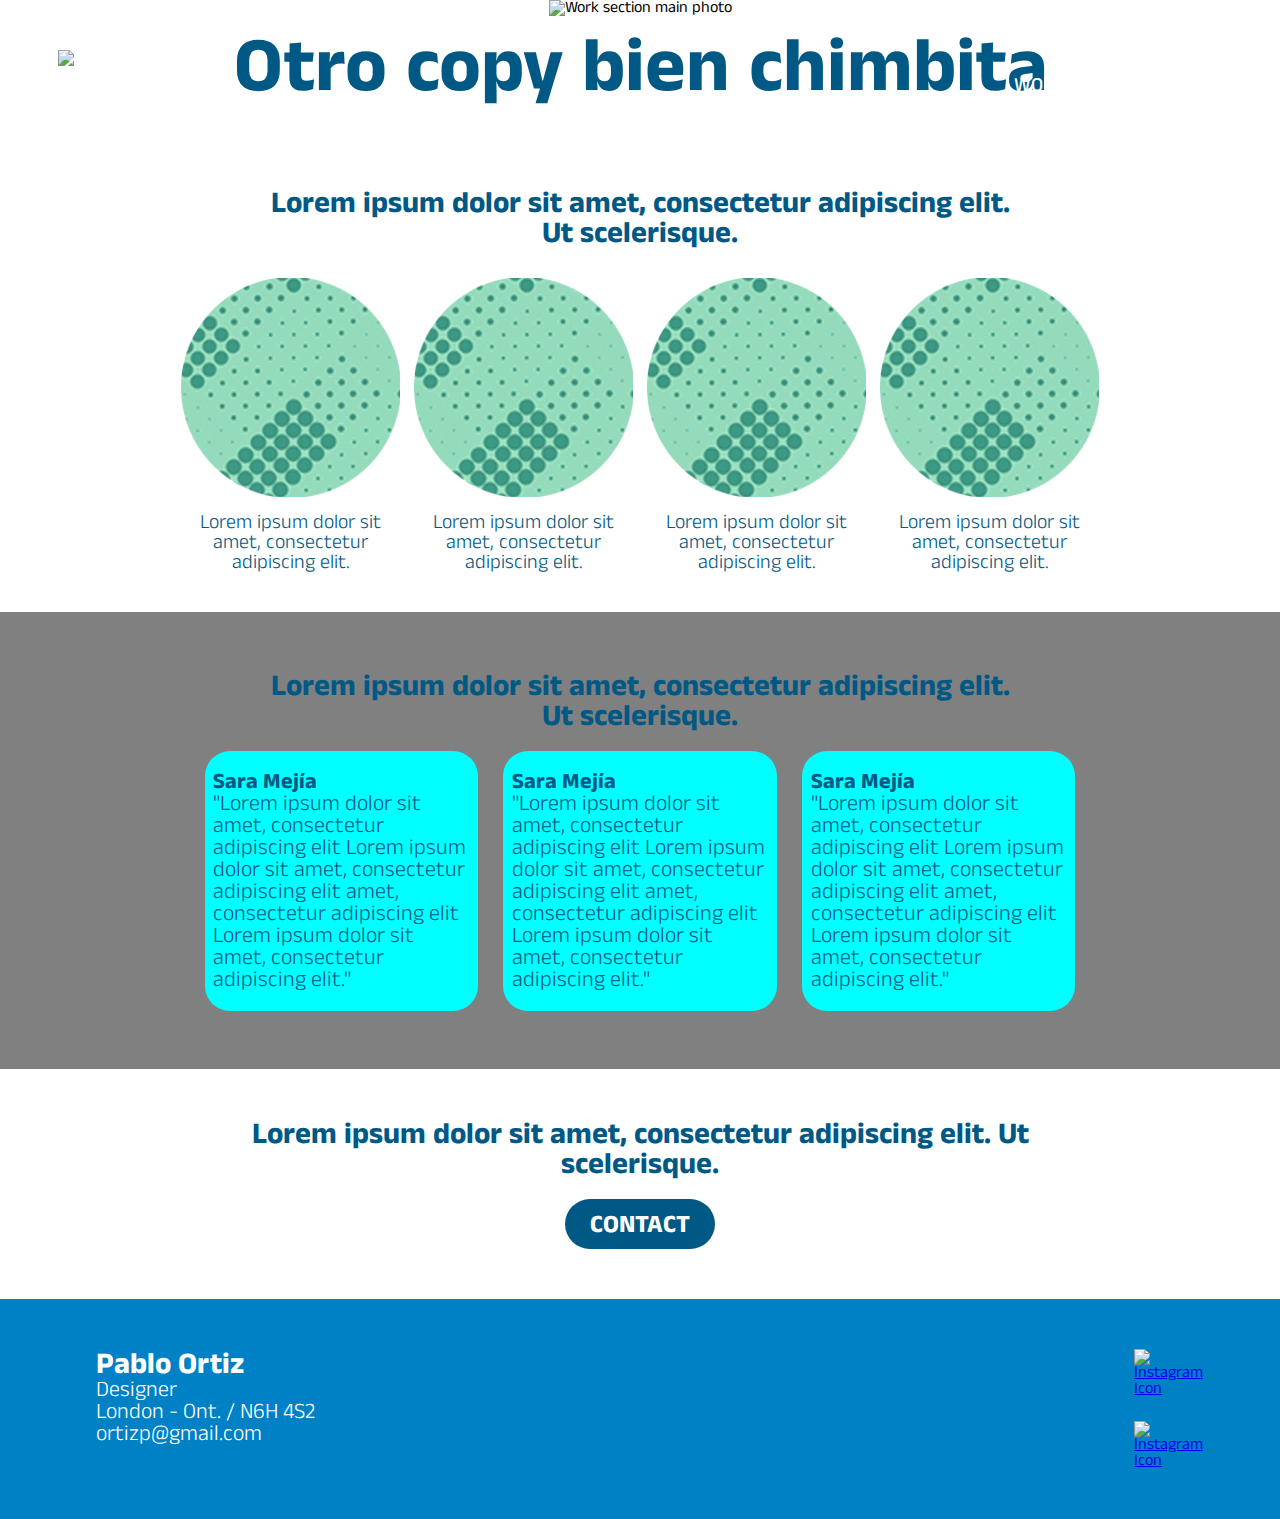
==== commit bb059cc1: "finally responsive!!!" ====
--- a/about.html
+++ b/about.html
@@ -24,19 +24,18 @@
             <ul id="main_menu" class="main_menu">
                 <li><a href="index.html" class="main_menu_item">WORK</a></li>
                 <li><a href="about.html" class="main_menu_item">ABOUT</a></li>
-                <li><a href="contact.html" class="main_menu_item">CONTACT</a></li>
+                <li><a href="index.html#DRM" class="main_menu_item">CONTACT</a></li>
             </ul>
         </nav>
     </header>
 
-    <section class="home_header">
+    <section class="hero_image">
         <picture>
-        <source srcset="images/work_image_m.jpg" media="(max-width: 450px)">
-        <img src="images/work_image.jpg" alt="Work section main photo">
+        <source srcset="images/main_image_m.jpg" media="(max-width: 600px)">
+        <img src="images/main_image.jpg" alt="Work section main photo">
         </picture>
-        <div class="home_title">    
-        <h2>Lorem ipsum dolor sit amet, consectetur adipiscing elit. Ut scelerisque.</h2>
-        <p>Lorem ipsum dolor sit amet, consectetur adipiscing elit. Ut scelerisque et est eu faucibus. Maecenas mauris libero.</p></div>
+        <div class="main_title">    
+        <h2>Otro copy bien chimbita</h2></div>
     </section>
 
     <section class="my_skills">
@@ -74,7 +73,7 @@
 
     <section class="contact_footer">
         <h2>Lorem ipsum dolor sit amet, consectetur adipiscing elit. Ut scelerisque.</h2>
-        <a class="contact_buttom" href="contact.html">CONTACT</a>
+        <a class="contact_buttom" href="index.html#DRM">CONTACT</a>
     </section>
 
     <footer>
--- a/css/main.css
+++ b/css/main.css
@@ -1 +1 @@
-*,*:before,*:after{box-sizing:border-box}html,body,div,span,object,iframe,figure,h1,h2,h3,h4,h5,h6,p,blockquote,pre,a,code,em,img,small,strike,strong,sub,sup,tt,b,u,i,ol,ul,li,fieldset,form,label,table,caption,tbody,tfoot,thead,tr,th,td,main,canvas,embed,footer,header,nav,section,video{margin:0;padding:0;border:0;font-size:100%;font:inherit;vertical-align:baseline;text-rendering:optimizeLegibility;-webkit-font-smoothing:antialiased;text-size-adjust:none}footer,header,nav,section,main{display:block}body{line-height:1}ol,ul{list-style:none}blockquote,q{quotes:none}blockquote:before,blockquote:after,q:before,q:after{content:"";content:none}table{border-collapse:collapse;border-spacing:0}input{-webkit-appearance:none;border-radius:0}body{display:flex;flex-direction:column;align-items:center;font-family:"Anek Malayalam",sans-serif;width:100vw;margin:0 auto}body .hidden{display:none}body h2{font-size:30px;font-family:"Anek Malayalam",sans-serif;font-weight:700;color:#005984;text-align:center}body h3{font-size:22px;font-family:"Anek Malayalam",sans-serif;font-weight:300;color:#005984}body p{font-size:22px;font-family:"Anek Malayalam",sans-serif;font-weight:300;color:#005984}@media screen and (max-width: 360px){body{width:360px}body h2{font-size:25px}body h3{font-size:20px}body p{font-size:20px}}.portfolio_gallery{flex-wrap:wrap;margin-top:50px;width:85vw;display:flex;flex-direction:row;justify-content:space-around}.thumbnail{display:flex;width:240px;height:260px;justify-content:left;align-items:flex-end;margin-bottom:25px;transition:scale .2s ease;background-color:gray;border-radius:20px}.thumbnail H2{position:absolute;margin:30px;font-size:25px;color:#fff}.thumbnail:hover{scale:105%}.arrow{width:55px;position:absolute;margin:25px}.my_skills{display:flex;flex-direction:column;margin-top:40px;width:80vw;justify-content:space-around}.my_skills h2{width:79vw;text-align:center;margin-bottom:30px}.skills_list{width:80vw;display:flex;flex-wrap:wrap;justify-content:space-around}.skill_thumbnail{width:219px;display:flex;flex-direction:column;justify-content:right;text-align:center;margin-bottom:40px}.skill_thumbnail img{width:219px;align-items:center;margin-bottom:15px}.skill_thumbnail h3{font-size:20px}@media screen and (max-width: 360px){.portfolio_gallery{width:360px;display:flex;flex-direction:column;align-items:center}.my_skills{width:360px;display:flex;flex-direction:column;align-items:center}.my_skills h2{width:80vw}.my_skills .skills_list{width:360px;display:flex;flex-direction:column;align-items:center}}.home_header{display:flex;flex-direction:column;width:100vw;align-items:center;justify-content:end}.home_header h2{font-family:"Anek Malayalam",sans-serif;font-weight:700;color:#fff;text-align:center}.home_header p{font-family:"Anek Malayalam",sans-serif;font-weight:500;color:#fff;text-align:center}.home_title{width:60vw;position:absolute;margin-bottom:60px}@media screen and (max-width: 360px){.home_header{display:flex;flex-direction:column;align-items:center;justify-content:flex-end}.home_header .home_title{width:340px;margin:0;padding:30px}.home_header .home_title h2{text-align:center}.home_header .home_title p{text-align:center}}header{position:absolute;display:flex;width:100%;height:200px;padding:50px;justify-content:space-between}header .main_logo{width:250px}header .main_nav{width:60vw}header .main_menu{display:flex;margin:25px 0 0 0;justify-content:right}header a{font-size:20px;font-family:"Anek Malayalam",sans-serif;font-weight:500;color:#fff;text-decoration:none;margin-left:20px}header a:hover{color:#00c1de}@media screen and (min-width: 370px){.toggle_menu{display:none}}@media screen and (max-width: 360px){header{width:100vw;padding:30px 30px;align-items:center}header .main_menu{display:flex;flex-direction:column;justify-content:space-around;width:100px;height:200px;text-align:center;margin:0 0 0 10px;transform:translateY(-150%);transition:transform .3s;background-color:#005984}header .toggle_menu{position:absolute;width:50px;margin-left:50px;cursor:pointer}header .main_menu--show{transform:translateY(0)}header .main_logo{width:200px}header a{font-size:20px;margin:0}header .main_nav{display:flex;width:110px;align-items:center;justify-content:center}}.contact_footer{width:70vw;display:flex;flex-direction:column;align-items:center}.contact_footer h3{width:70vw;text-align:center;margin-bottom:20px}.contact_footer .contact_buttom{width:150px;background-color:#005984;border-radius:50px;height:50px;display:flex;justify-content:center;align-items:center;margin:20px 0 50px 0;transition:scale .2s ease}.contact_footer .contact_buttom:hover{scale:108%}.contact_footer a{font-size:25px;font-family:"Anek Malayalam",sans-serif;font-weight:700;color:#fff;text-decoration:none}@media screen and (max-width: 360px){.contact_footer{width:70vw}}footer{display:flex;justify-content:center;width:100vw;background-color:#0081c6}footer .footer_info{display:flex;margin-top:50px;margin-bottom:50px;width:85vw;justify-content:space-between}footer .footer_info h2{color:#fff;text-align:left}footer .footer_info p{color:#fff;text-align:left}.social_icons{display:flex;flex-direction:column;justify-content:space-between;width:50px;height:120px}@media screen and (max-width: 360px){footer{width:360px}footer .footer_info{display:flex;align-items:center;width:80vw}}.testimonies{width:100vw;display:flex;flex-direction:column;align-items:center;margin-bottom:50px;background-color:gray}.testimonies h2{width:80vw;text-align:center;margin-top:20px;margin-bottom:20px}.testimonies_list{width:90vw;display:flex;flex-direction:row;flex-wrap:wrap;justify-content:space-around}.testimonie_thumbnail{background-color:aqua;border-radius:25px;width:28vw;display:flex;flex-direction:column;justify-content:flex-start;align-items:center;margin-bottom:20px}.testimonie_text{width:22vw;margin:20px auto;flex-direction:column;display:flex;justify-content:center}.testimonie_text h3{font-weight:700}@media screen and (max-width: 360px){.testimonies{width:360px}.testimonies h2{width:360px;font-size:30px}.testimonies_list{width:90vw;display:flex;flex-direction:column;align-items:center}.testimonie_thumbnail{width:90vw}.testimonie_thumbnail img{width:100%}.testimonie_text{width:75vw}}.contact_header{display:flex;flex-direction:column;width:100vw;padding-bottom:50px;align-items:center;background-color:#d0d0d0}.contact_area{margin-top:200px;width:90vw;display:flex;flex-direction:row;flex-wrap:wrap;justify-content:space-around}.contact_form{width:650px;display:flex;flex-direction:column;padding:20px 30px 0 0}.contact_text{width:400px;padding:20px 0 0 0}.contact_text p{font-size:30px;font-family:"Anek Malayalam",sans-serif;font-weight:300;color:#fff}.name,.email,.subject{height:50px;margin-bottom:5px;font-size:30px;font-family:"Anek Malayalam",sans-serif;font-weight:300;border:none;border-bottom:2px solid #707070;background-color:#d0d0d0;text-align:left}.subject{height:300px}.sendButtom{width:150px;background-color:#005984;border-radius:50px;height:50px;display:flex;border:none;justify-content:center;align-items:center;font-size:25px;font-family:"Anek Malayalam",sans-serif;font-weight:700;color:#fff;margin-top:10px;transition:scale .2s ease}.sendButtom:hover{scale:105%}@media screen and (max-width: 360px){.contact_header{width:360px}.contact_area{flex-direction:column;width:330px}.contact_form{width:330px;margin-top:10px;padding:0}.contact_text{width:320px;margin-top:20px}}.project_header{display:flex;flex-direction:column;width:100vw;background-color:#0081c6;margin-bottom:50px;align-items:center}.project_header h2{font-family:"Anek Malayalam",sans-serif;font-weight:700;color:#fff;text-align:center}.project_header p{font-family:"Anek Malayalam",sans-serif;font-weight:500;color:#fff;text-align:center}.project_title{width:70vw;position:absolute;margin:200px 0 0 0}.project_gallery{display:flex;flex-direction:row;flex-wrap:wrap;justify-content:space-around;width:85vw;display:flex;align-items:center;margin-bottom:20px;margin-top:20px}.gallery_image{width:40vw;margin-bottom:20px}.gallery_image img{width:100%}@media screen and (max-width: 360px){.project_gallery{width:360px}.project_header{width:360px}.project_title{width:300px;margin-top:185px}.gallery_image{width:100vw;margin-bottom:10px}}/*# sourceMappingURL=main.css.map */
+*,*:before,*:after{box-sizing:border-box}html,body,div,span,object,iframe,figure,h1,h2,h3,h4,h5,h6,p,blockquote,pre,a,code,em,img,small,strike,strong,sub,sup,tt,b,u,i,ol,ul,li,fieldset,form,label,table,caption,tbody,tfoot,thead,tr,th,td,main,canvas,embed,footer,header,nav,section,video{margin:0;padding:0;border:0;font-size:100%;font:inherit;vertical-align:baseline;text-rendering:optimizeLegibility;-webkit-font-smoothing:antialiased;text-size-adjust:none}footer,header,nav,section,main{display:block}body{line-height:1}ol,ul{list-style:none}blockquote,q{quotes:none}blockquote:before,blockquote:after,q:before,q:after{content:"";content:none}table{border-collapse:collapse;border-spacing:0}input{-webkit-appearance:none;border-radius:0}body{display:flex;flex-direction:column;align-items:center;font-family:"Anek Malayalam",sans-serif;width:100vw;margin:0 auto}body .hidden{display:none}body h2{font-size:30px;font-family:"Anek Malayalam",sans-serif;font-weight:700;color:#005984;text-align:center}body h3{font-size:22px;font-family:"Anek Malayalam",sans-serif;font-weight:300;color:#005984}body p{font-size:22px;font-family:"Anek Malayalam",sans-serif;font-weight:300;color:#005984}@media screen and (max-width: 360px){body{width:360px}body h2{font-size:25px}body h3{font-size:20px}body p{font-size:20px}}.main_title{margin:1vw 0;width:80vw;font-family:"Anek Malayalam",sans-serif;font-weight:500;text-align:center}.main_title h2{font-size:6vw}.portfolio_gallery{flex-wrap:wrap;margin-top:1vw;width:80vw;display:flex;flex-direction:row;justify-content:center}.thumbnail{display:flex;width:18vw;justify-content:left;align-items:flex-end;margin:7px;transition:scale .2s ease;border-radius:20px}.thumbnail img{width:100%}.thumbnail h2{width:16vw;position:absolute;margin:30px;font-size:2vw;color:#fff;text-align:left}@media screen and (max-width: 1279px){.portfolio_gallery{width:95vw}.thumbnail{width:240px}.thumbnail h2{width:200px;font-size:25px}}.thumbnail:hover{scale:105%}.arrow{width:55px;position:absolute;margin:25px}.my_skills{display:flex;flex-direction:column;margin-top:70px;width:80vw;align-items:center}.my_skills h2{width:60vw;text-align:center;margin-bottom:30px}.skills_list{width:80vw;display:flex;flex-wrap:wrap;justify-content:center}.skill_thumbnail{width:219px;margin:0 7px;display:flex;flex-direction:column;justify-content:right;text-align:center;margin-bottom:40px}.skill_thumbnail img{width:219px;align-items:center;margin-bottom:15px}.skill_thumbnail h3{font-size:20px}@media screen and (max-width: 600px){.main_title h2{margin:1vw 0;font-size:7vw}.my_skills{width:90vw;display:flex;flex-direction:column;align-items:center}.my_skills h2{width:80vw}}.hero_image{display:flex;flex-direction:column;width:100vw;align-items:center;justify-content:center}.hero_image img{width:100vw}header{position:absolute;display:flex;width:100%;height:200px;padding:50px 3vw;justify-content:space-between}header .main_logo{width:250px}header .main_nav{width:60vw}header .main_menu{display:flex;margin:25px 0 0 0;justify-content:right}header a{font-size:20px;font-family:"Anek Malayalam",sans-serif;font-weight:500;color:#fff;text-decoration:none;margin-left:20px}header a:hover{color:#00c1de}@media screen and (min-width: 601px){.toggle_menu{display:none}}@media screen and (max-width: 600px){header{width:100vw;padding:15px 4vw;align-items:center}header .main_menu{display:flex;flex-direction:column;justify-content:space-around;width:100px;height:200px;text-align:center;margin:0 0 0 10px;transform:translateY(-150%);transition:transform .3s;background-color:#005984}header .toggle_menu{position:absolute;width:50px;margin-left:4vw;cursor:pointer}header .main_menu--show{transform:translateY(0)}header a{font-size:20px;margin:0}header .main_nav{display:flex;width:110px;align-items:center;justify-content:center}}.contact_footer{width:70vw;display:flex;flex-direction:column;align-items:center}.contact_footer h3{width:70vw;text-align:center;margin-bottom:20px}.contact_footer .contact_buttom{width:150px;background-color:#005984;border-radius:50px;height:50px;display:flex;justify-content:center;align-items:center;margin:20px 0 50px 0;transition:scale .2s ease}.contact_footer .contact_buttom:hover{scale:108%}.contact_footer a{font-size:25px;font-family:"Anek Malayalam",sans-serif;font-weight:700;color:#fff;text-decoration:none}@media screen and (max-width: 360px){.contact_footer{width:70vw}}footer{display:flex;justify-content:center;width:100vw;background-color:#0081c6}footer .footer_info{display:flex;margin-top:50px;margin-bottom:50px;width:85vw;justify-content:space-between}footer .footer_info h2{color:#fff;text-align:left}footer .footer_info p{color:#fff;text-align:left}.social_icons{display:flex;flex-direction:column;justify-content:space-between;width:50px;height:120px}@media screen and (max-width: 360px){footer{width:360px}footer .footer_info{display:flex;align-items:center;width:80vw}}.testimonies{padding:3vw;width:100vw;display:flex;flex-direction:column;align-items:center;margin-bottom:50px;background-color:gray}.testimonies h2{width:60vw;text-align:center;margin-top:20px;margin-bottom:20px}.testimonies_list{width:70vw;display:flex;flex-direction:row}.testimonie_thumbnail{margin:0 1vw;background-color:aqua;border-radius:25px;width:28vw;display:flex;flex-direction:column;justify-content:flex-start;align-items:center;margin-bottom:20px}.testimonie_text{width:20vw;margin:20px auto;flex-direction:column;display:flex;justify-content:center}.testimonie_text h3{font-weight:700}@media screen and (max-width: 800px){.testimonies_list{width:90vw;display:flex;flex-direction:column;align-items:center}.testimonie_thumbnail{width:80vw}.testimonie_text{width:70vw}}@media screen and (max-width: 600px){.testimonies h2{width:80vw;font-size:30px}}.contact_header{display:flex;flex-direction:column;width:100vw;padding-bottom:50px;align-items:center;background-color:#d0d0d0}.contact_area{margin-top:30px;width:90vw;display:flex;flex-direction:column;flex-wrap:wrap;align-items:center;background-color:#d0d0d0}.contact_form{width:60vw;display:flex;flex-direction:column;padding:20px 0 0 0}.contact_text{width:60vw;margin:35px 0 0 0;text-align:justify}.contact_text p{font-size:30px;font-family:"Anek Malayalam",sans-serif;font-weight:500;color:#fff}.name,.email,.subject{height:50px;margin-bottom:5px;font-size:30px;font-family:"Anek Malayalam",sans-serif;font-weight:300;border:none;border-bottom:2px solid #707070;background-color:#d0d0d0;text-align:left}.subject{height:300px}.sendButtom{width:150px;background-color:#005984;border-radius:50px;height:50px;display:flex;border:none;justify-content:center;align-items:center;font-size:25px;font-family:"Anek Malayalam",sans-serif;font-weight:700;color:#fff;margin-top:10px;transition:scale .2s ease}.sendButtom:hover{scale:105%}@media screen and (max-width: 600px){.contact_header{width:100vw}.contact_area{flex-direction:column;width:90vw}.contact_form{width:90vw;margin-top:10px;padding:0}.contact_text{width:90vw;margin-top:20px}}.gallery_background{display:flex;flex-direction:column;align-items:center;width:100vw;margin-bottom:30px}.project_header{display:flex;flex-direction:column;width:100vw;background-color:#0081c6;margin-bottom:50px;align-items:center}.project_title{width:70vw;margin:20px 0 0 0}.project_title h2{font-family:"Anek Malayalam",sans-serif;font-weight:700;text-align:center}.project_title p{font-family:"Anek Malayalam",sans-serif;font-weight:500;text-align:center}.project_gallery{display:flex;flex-direction:row;flex-wrap:wrap;justify-content:space-around;width:85vw;display:flex;align-items:center;margin-bottom:20px;margin-top:20px}.gallery_image{width:40vw;margin-bottom:20px}.gallery_image img{width:100%}@media screen and (max-width: 600px){.project_gallery{width:95vw}.project_header{width:100vw}.project_title{width:80vw}.gallery_image{width:100vw;margin-bottom:10px}}/*# sourceMappingURL=main.css.map */
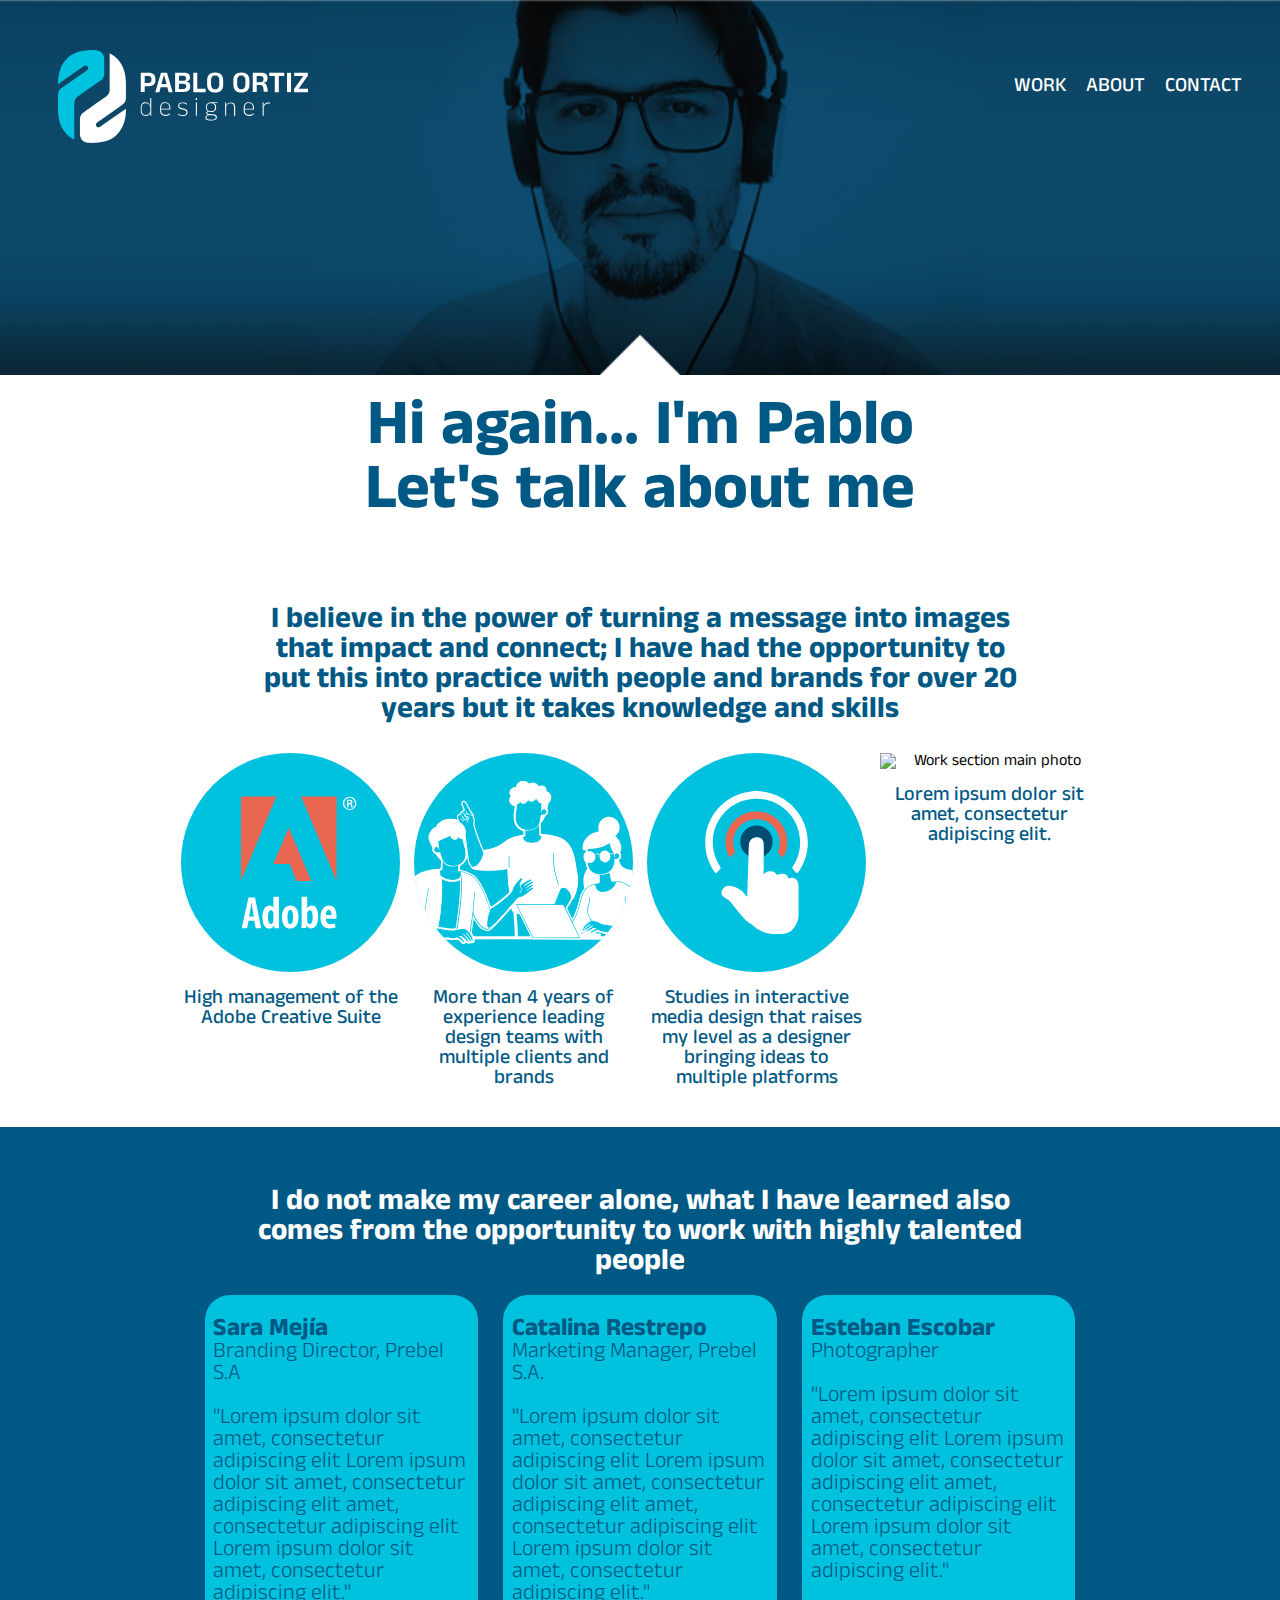
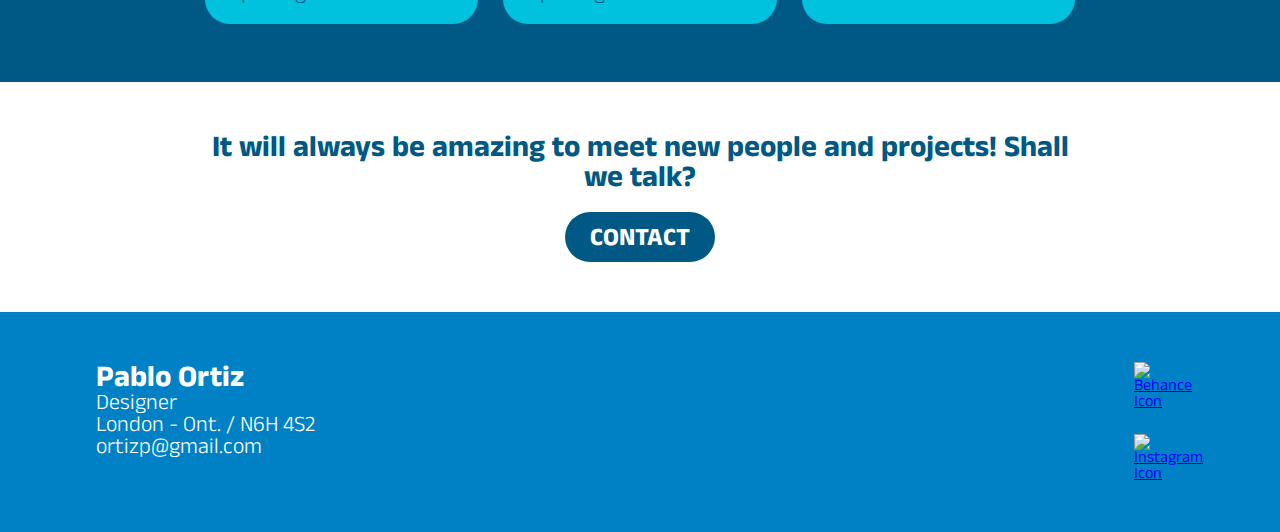
==== commit 3c1b7539: "adding design" ====
--- a/about.html
+++ b/about.html
@@ -16,7 +16,7 @@
     <h1 class="hidden">Pablo Ortiz Designer Website - About Section</h1>
 
     <header>
-        <div class="main_logo"><a href="index.html"><img src="images/logo_pablo_colour_hrz.svg" alt="Pablo Ortiz Logo"></a></div>
+        <div class="main_logo"><a href="index.html"><img src="images/logo_pablo_white_hrz.svg" alt="Pablo Ortiz Logo"></a></div>
         <nav class="main_nav">
             <div id="toggle_menu" class="toggle_menu">
                 <img src="images/ham.svg" alt="hamburguer icon">
@@ -24,32 +24,32 @@
             <ul id="main_menu" class="main_menu">
                 <li><a href="index.html" class="main_menu_item">WORK</a></li>
                 <li><a href="about.html" class="main_menu_item">ABOUT</a></li>
-                <li><a href="index.html#DRM" class="main_menu_item">CONTACT</a></li>
+                <li><a href="index.html#contact_section" class="main_menu_item">CONTACT</a></li>
             </ul>
         </nav>
     </header>
 
     <section class="hero_image">
         <picture>
-        <source srcset="images/main_image_m.jpg" media="(max-width: 600px)">
-        <img src="images/main_image.jpg" alt="Work section main photo">
+        <source srcset="images/about-main-image-m.jpg" media="(max-width: 600px)">
+        <img src="images/about-main-image.jpg" alt="Work section main photo">
         </picture>
         <div class="main_title">    
-        <h2>Otro copy bien chimbita</h2></div>
+        <h2>Hi again... I'm Pablo<br>Let's talk about me</h2></div>
     </section>
 
     <section class="my_skills">
-        <h2>Lorem ipsum dolor sit amet, consectetur adipiscing elit. Ut scelerisque.</h2>
+        <h2>I believe in the power of turning a message into images that impact and connect; I have had the opportunity to put this into practice with people and brands for over 20 years but it takes knowledge and skills</h2>
         <div class="skills_list">
             <div class="skill_thumbnail">
-            <img src="images/skill1.png" alt="Work section main photo">
-            <h3>Lorem ipsum dolor sit amet, consectetur adipiscing elit.</h3></div>
+            <img src="images/adobe.svg" alt="Work section main photo">
+            <h3>High management of the Adobe Creative Suite</h3></div>
             <div class="skill_thumbnail">
-            <img src="images/skill1.png" alt="Work section main photo">
-            <h3>Lorem ipsum dolor sit amet, consectetur adipiscing elit.</h3></div>
+            <img src="images/leader_2.svg" alt="Work section main photo">
+            <h3>More than 4 years of experience leading design teams with multiple clients and brands</h3></div>
             <div class="skill_thumbnail">
-            <img src="images/skill1.png" alt="Work section main photo">
-            <h3>Lorem ipsum dolor sit amet, consectetur adipiscing elit.</h3></div>
+            <img src="images/interact.svg" alt="Work section main photo">
+            <h3>Studies in interactive media design that raises my level as a designer bringing ideas to multiple platforms</h3></div>
             <div class="skill_thumbnail">
             <img src="images/skill1.png" alt="Work section main photo">
             <h3>Lorem ipsum dolor sit amet, consectetur adipiscing elit.</h3></div>
@@ -57,23 +57,23 @@
     </section>
 
     <section class="testimonies">
-        <h2>Lorem ipsum dolor sit amet, consectetur adipiscing elit. Ut scelerisque.</h2>
+        <h2>I do not make my career alone, what I have learned also comes from the opportunity to work with highly talented people</h2>
         <div class="testimonies_list">
             <div class="testimonie_thumbnail">
                 <div class="testimonie_text"><h3>Sara Mejía</h3>
-                <p>"Lorem ipsum dolor sit amet, consectetur adipiscing elit Lorem ipsum dolor sit amet, consectetur adipiscing elit amet, consectetur adipiscing elit Lorem ipsum dolor sit amet, consectetur adipiscing elit."</p></div></div>
+                <p>Branding Director, Prebel S.A<br><br>"Lorem ipsum dolor sit amet, consectetur adipiscing elit Lorem ipsum dolor sit amet, consectetur adipiscing elit amet, consectetur adipiscing elit Lorem ipsum dolor sit amet, consectetur adipiscing elit."</p></div></div>
             <div class="testimonie_thumbnail">
-                <div class="testimonie_text"><h3>Sara Mejía</h3>
-                <p>"Lorem ipsum dolor sit amet, consectetur adipiscing elit Lorem ipsum dolor sit amet, consectetur adipiscing elit amet, consectetur adipiscing elit Lorem ipsum dolor sit amet, consectetur adipiscing elit."</p></div></div>
+                <div class="testimonie_text"><h3>Catalina Restrepo</h3>
+                <p>Marketing Manager, Prebel S.A.<br><br>"Lorem ipsum dolor sit amet, consectetur adipiscing elit Lorem ipsum dolor sit amet, consectetur adipiscing elit amet, consectetur adipiscing elit Lorem ipsum dolor sit amet, consectetur adipiscing elit."</p></div></div>
             <div class="testimonie_thumbnail">
-                <div class="testimonie_text"><h3>Sara Mejía</h3>
-            <p>"Lorem ipsum dolor sit amet, consectetur adipiscing elit Lorem ipsum dolor sit amet, consectetur adipiscing elit amet, consectetur adipiscing elit Lorem ipsum dolor sit amet, consectetur adipiscing elit."</p></div></div>
+                <div class="testimonie_text"><h3>Esteban Escobar</h3>
+            <p>Photographer<br><br>"Lorem ipsum dolor sit amet, consectetur adipiscing elit Lorem ipsum dolor sit amet, consectetur adipiscing elit amet, consectetur adipiscing elit Lorem ipsum dolor sit amet, consectetur adipiscing elit."</p></div></div>
         </div>
     </section>
 
     <section class="contact_footer">
-        <h2>Lorem ipsum dolor sit amet, consectetur adipiscing elit. Ut scelerisque.</h2>
-        <a class="contact_buttom" href="index.html#DRM">CONTACT</a>
+        <h2>It will always be amazing to meet new people and projects! Shall we talk?</h2>
+        <a class="contact_buttom" href="index.html#contact_section">CONTACT</a>
     </section>
 
     <footer>
@@ -83,7 +83,7 @@
                 <p>Designer<br>London - Ont. / N6H 4S2<br>ortizp@gmail.com</p>
             </div>
             <div class="social_icons">
-                <a href="https://www.behance.net/_ortizp" target="_blank"><img src="images/behance_icon.svg" alt="Instagram Icon" /></a>
+                <a href="https://www.behance.net/_ortizp" target="_blank"><img src="images/behance_icon.svg" alt="Behance Icon" /></a>
                 <a href="https://www.instagram.com/pablo.ortizdesigner/" target="_blank"><img src="images/instagram_icon.svg" alt="Instagram Icon" /></a>
             </div>
         </section>
--- a/css/main.css
+++ b/css/main.css
@@ -1 +1 @@
-*,*:before,*:after{box-sizing:border-box}html,body,div,span,object,iframe,figure,h1,h2,h3,h4,h5,h6,p,blockquote,pre,a,code,em,img,small,strike,strong,sub,sup,tt,b,u,i,ol,ul,li,fieldset,form,label,table,caption,tbody,tfoot,thead,tr,th,td,main,canvas,embed,footer,header,nav,section,video{margin:0;padding:0;border:0;font-size:100%;font:inherit;vertical-align:baseline;text-rendering:optimizeLegibility;-webkit-font-smoothing:antialiased;text-size-adjust:none}footer,header,nav,section,main{display:block}body{line-height:1}ol,ul{list-style:none}blockquote,q{quotes:none}blockquote:before,blockquote:after,q:before,q:after{content:"";content:none}table{border-collapse:collapse;border-spacing:0}input{-webkit-appearance:none;border-radius:0}body{display:flex;flex-direction:column;align-items:center;font-family:"Anek Malayalam",sans-serif;width:100vw;margin:0 auto}body .hidden{display:none}body h2{font-size:30px;font-family:"Anek Malayalam",sans-serif;font-weight:700;color:#005984;text-align:center}body h3{font-size:22px;font-family:"Anek Malayalam",sans-serif;font-weight:300;color:#005984}body p{font-size:22px;font-family:"Anek Malayalam",sans-serif;font-weight:300;color:#005984}@media screen and (max-width: 360px){body{width:360px}body h2{font-size:25px}body h3{font-size:20px}body p{font-size:20px}}.main_title{margin:1vw 0;width:80vw;font-family:"Anek Malayalam",sans-serif;font-weight:500;text-align:center}.main_title h2{font-size:6vw}.portfolio_gallery{flex-wrap:wrap;margin-top:1vw;width:80vw;display:flex;flex-direction:row;justify-content:center}.thumbnail{display:flex;width:18vw;justify-content:left;align-items:flex-end;margin:7px;transition:scale .2s ease;border-radius:20px}.thumbnail img{width:100%}.thumbnail h2{width:16vw;position:absolute;margin:30px;font-size:2vw;color:#fff;text-align:left}@media screen and (max-width: 1279px){.portfolio_gallery{width:95vw}.thumbnail{width:240px}.thumbnail h2{width:200px;font-size:25px}}.thumbnail:hover{scale:105%}.arrow{width:55px;position:absolute;margin:25px}.my_skills{display:flex;flex-direction:column;margin-top:70px;width:80vw;align-items:center}.my_skills h2{width:60vw;text-align:center;margin-bottom:30px}.skills_list{width:80vw;display:flex;flex-wrap:wrap;justify-content:center}.skill_thumbnail{width:219px;margin:0 7px;display:flex;flex-direction:column;justify-content:right;text-align:center;margin-bottom:40px}.skill_thumbnail img{width:219px;align-items:center;margin-bottom:15px}.skill_thumbnail h3{font-size:20px}@media screen and (max-width: 600px){.main_title h2{margin:1vw 0;font-size:7vw}.my_skills{width:90vw;display:flex;flex-direction:column;align-items:center}.my_skills h2{width:80vw}}.hero_image{display:flex;flex-direction:column;width:100vw;align-items:center;justify-content:center}.hero_image img{width:100vw}header{position:absolute;display:flex;width:100%;height:200px;padding:50px 3vw;justify-content:space-between}header .main_logo{width:250px}header .main_nav{width:60vw}header .main_menu{display:flex;margin:25px 0 0 0;justify-content:right}header a{font-size:20px;font-family:"Anek Malayalam",sans-serif;font-weight:500;color:#fff;text-decoration:none;margin-left:20px}header a:hover{color:#00c1de}@media screen and (min-width: 601px){.toggle_menu{display:none}}@media screen and (max-width: 600px){header{width:100vw;padding:15px 4vw;align-items:center}header .main_menu{display:flex;flex-direction:column;justify-content:space-around;width:100px;height:200px;text-align:center;margin:0 0 0 10px;transform:translateY(-150%);transition:transform .3s;background-color:#005984}header .toggle_menu{position:absolute;width:50px;margin-left:4vw;cursor:pointer}header .main_menu--show{transform:translateY(0)}header a{font-size:20px;margin:0}header .main_nav{display:flex;width:110px;align-items:center;justify-content:center}}.contact_footer{width:70vw;display:flex;flex-direction:column;align-items:center}.contact_footer h3{width:70vw;text-align:center;margin-bottom:20px}.contact_footer .contact_buttom{width:150px;background-color:#005984;border-radius:50px;height:50px;display:flex;justify-content:center;align-items:center;margin:20px 0 50px 0;transition:scale .2s ease}.contact_footer .contact_buttom:hover{scale:108%}.contact_footer a{font-size:25px;font-family:"Anek Malayalam",sans-serif;font-weight:700;color:#fff;text-decoration:none}@media screen and (max-width: 360px){.contact_footer{width:70vw}}footer{display:flex;justify-content:center;width:100vw;background-color:#0081c6}footer .footer_info{display:flex;margin-top:50px;margin-bottom:50px;width:85vw;justify-content:space-between}footer .footer_info h2{color:#fff;text-align:left}footer .footer_info p{color:#fff;text-align:left}.social_icons{display:flex;flex-direction:column;justify-content:space-between;width:50px;height:120px}@media screen and (max-width: 360px){footer{width:360px}footer .footer_info{display:flex;align-items:center;width:80vw}}.testimonies{padding:3vw;width:100vw;display:flex;flex-direction:column;align-items:center;margin-bottom:50px;background-color:gray}.testimonies h2{width:60vw;text-align:center;margin-top:20px;margin-bottom:20px}.testimonies_list{width:70vw;display:flex;flex-direction:row}.testimonie_thumbnail{margin:0 1vw;background-color:aqua;border-radius:25px;width:28vw;display:flex;flex-direction:column;justify-content:flex-start;align-items:center;margin-bottom:20px}.testimonie_text{width:20vw;margin:20px auto;flex-direction:column;display:flex;justify-content:center}.testimonie_text h3{font-weight:700}@media screen and (max-width: 800px){.testimonies_list{width:90vw;display:flex;flex-direction:column;align-items:center}.testimonie_thumbnail{width:80vw}.testimonie_text{width:70vw}}@media screen and (max-width: 600px){.testimonies h2{width:80vw;font-size:30px}}.contact_header{display:flex;flex-direction:column;width:100vw;padding-bottom:50px;align-items:center;background-color:#d0d0d0}.contact_area{margin-top:30px;width:90vw;display:flex;flex-direction:column;flex-wrap:wrap;align-items:center;background-color:#d0d0d0}.contact_form{width:60vw;display:flex;flex-direction:column;padding:20px 0 0 0}.contact_text{width:60vw;margin:35px 0 0 0;text-align:justify}.contact_text p{font-size:30px;font-family:"Anek Malayalam",sans-serif;font-weight:500;color:#fff}.name,.email,.subject{height:50px;margin-bottom:5px;font-size:30px;font-family:"Anek Malayalam",sans-serif;font-weight:300;border:none;border-bottom:2px solid #707070;background-color:#d0d0d0;text-align:left}.subject{height:300px}.sendButtom{width:150px;background-color:#005984;border-radius:50px;height:50px;display:flex;border:none;justify-content:center;align-items:center;font-size:25px;font-family:"Anek Malayalam",sans-serif;font-weight:700;color:#fff;margin-top:10px;transition:scale .2s ease}.sendButtom:hover{scale:105%}@media screen and (max-width: 600px){.contact_header{width:100vw}.contact_area{flex-direction:column;width:90vw}.contact_form{width:90vw;margin-top:10px;padding:0}.contact_text{width:90vw;margin-top:20px}}.gallery_background{display:flex;flex-direction:column;align-items:center;width:100vw;margin-bottom:30px}.project_header{display:flex;flex-direction:column;width:100vw;background-color:#0081c6;margin-bottom:50px;align-items:center}.project_title{width:70vw;margin:20px 0 0 0}.project_title h2{font-family:"Anek Malayalam",sans-serif;font-weight:700;text-align:center}.project_title p{font-family:"Anek Malayalam",sans-serif;font-weight:500;text-align:center}.project_gallery{display:flex;flex-direction:row;flex-wrap:wrap;justify-content:space-around;width:85vw;display:flex;align-items:center;margin-bottom:20px;margin-top:20px}.gallery_image{width:40vw;margin-bottom:20px}.gallery_image img{width:100%}@media screen and (max-width: 600px){.project_gallery{width:95vw}.project_header{width:100vw}.project_title{width:80vw}.gallery_image{width:100vw;margin-bottom:10px}}/*# sourceMappingURL=main.css.map */
+*,*:before,*:after{box-sizing:border-box}html,body,div,span,object,iframe,figure,h1,h2,h3,h4,h5,h6,p,blockquote,pre,a,code,em,img,small,strike,strong,sub,sup,tt,b,u,i,ol,ul,li,fieldset,form,label,table,caption,tbody,tfoot,thead,tr,th,td,main,canvas,embed,footer,header,nav,section,video{margin:0;padding:0;border:0;font-size:100%;font:inherit;vertical-align:baseline;text-rendering:optimizeLegibility;-webkit-font-smoothing:antialiased;text-size-adjust:none}footer,header,nav,section,main{display:block}body{line-height:1}ol,ul{list-style:none}blockquote,q{quotes:none}blockquote:before,blockquote:after,q:before,q:after{content:"";content:none}table{border-collapse:collapse;border-spacing:0}input{-webkit-appearance:none;border-radius:0}body{display:flex;flex-direction:column;align-items:center;font-family:"Anek Malayalam",sans-serif;width:100vw;margin:0 auto}body .hidden{display:none}body h2{font-size:30px;font-family:"Anek Malayalam",sans-serif;font-weight:700;color:#005984;text-align:center}body h3{font-size:25px;font-family:"Anek Malayalam",sans-serif;font-weight:500;color:#005984}body p{font-size:22px;font-family:"Anek Malayalam",sans-serif;font-weight:300;color:#005984}@media screen and (max-width: 360px){body{width:360px}body h2{font-size:25px}body h3{font-size:20px}body p{font-size:20px}}.main_title{margin:1vw 0;width:80vw;font-family:"Anek Malayalam",sans-serif;font-weight:500;text-align:center}.main_title h2{font-size:5vw}.portfolio_gallery{flex-wrap:wrap;margin-top:1vw;width:80vw;display:flex;flex-direction:row;justify-content:center}.thumbnail{display:flex;width:18vw;justify-content:center;align-items:flex-end;margin:7px;transition:scale .2s ease;border-radius:20px}.thumbnail img{width:100%}.thumbnail h2{width:16vw;position:absolute;margin:30px;font-size:2vw;color:#fff;text-align:center}@media screen and (max-width: 1279px){.portfolio_gallery{width:95vw}.thumbnail{width:240px}.thumbnail h2{width:200px;font-size:25px}}.thumbnail:hover{scale:105%}.arrow{width:55px;position:absolute;margin:25px}.my_skills{display:flex;flex-direction:column;margin-top:70px;width:80vw;align-items:center}.my_skills h2{width:60vw;text-align:center;margin-bottom:30px}.skills_list{width:80vw;display:flex;flex-wrap:wrap;justify-content:center}.skill_thumbnail{width:219px;margin:0 7px;display:flex;flex-direction:column;justify-content:right;text-align:center;margin-bottom:40px}.skill_thumbnail img{width:219px;align-items:center;margin-bottom:15px}.skill_thumbnail h3{font-size:20px}@media screen and (max-width: 600px){.main_title h2{margin:1vw 0;font-size:8vw}.my_skills{width:90vw;display:flex;flex-direction:column;align-items:center}.my_skills h2{width:80vw}}.hero_image{display:flex;flex-direction:column;width:100vw;align-items:center;justify-content:center}.hero_image img{width:100vw}header{position:absolute;display:flex;width:100%;height:200px;padding:50px 3vw;justify-content:space-between}header .main_logo{width:250px}header .main_nav{width:60vw}header .main_menu{display:flex;margin:25px 0 0 0;justify-content:right}header a{font-size:20px;font-family:"Anek Malayalam",sans-serif;font-weight:500;color:#fff;text-decoration:none;margin-left:20px}header a:hover{color:#00c1de}@media screen and (min-width: 601px){.toggle_menu{display:none}}@media screen and (max-width: 600px){header{width:100vw;padding:15px 4vw;align-items:center}header .main_logo{width:40vw}header .main_menu{display:flex;flex-direction:column;justify-content:space-around;width:100px;height:200px;text-align:center;margin:0 0 0 10px;transform:translateY(-150%);transition:transform .3s;background-color:#005984}header .toggle_menu{position:absolute;width:50px;margin-left:4vw;cursor:pointer}header .main_menu--show{transform:translateY(0)}header a{font-size:20px;margin:0}header .main_nav{display:flex;width:110px;align-items:center;justify-content:center}}.contact_footer{width:70vw;display:flex;flex-direction:column;align-items:center}.contact_footer h3{width:70vw;text-align:center;margin-bottom:20px}.contact_footer .contact_buttom{width:150px;background-color:#005984;border-radius:50px;height:50px;display:flex;justify-content:center;align-items:center;margin:20px 0 50px 0;transition:scale .2s ease}.contact_footer .contact_buttom:hover{scale:108%}.contact_footer a{font-size:25px;font-family:"Anek Malayalam",sans-serif;font-weight:700;color:#fff;text-decoration:none}@media screen and (max-width: 360px){.contact_footer{width:70vw}}footer{display:flex;justify-content:center;width:100vw;background-color:#0081c6}footer .footer_info{display:flex;margin-top:50px;margin-bottom:50px;width:85vw;justify-content:space-between}footer .footer_info h2{color:#fff;text-align:left}footer .footer_info p{color:#fff;text-align:left}.social_icons{display:flex;flex-direction:column;justify-content:space-between;width:50px;height:120px}@media screen and (max-width: 360px){footer{width:360px}footer .footer_info{display:flex;align-items:center;width:80vw}}.testimonies{padding:3vw;width:100vw;display:flex;flex-direction:column;align-items:center;margin-bottom:50px;background-color:#005984}.testimonies h2{width:60vw;text-align:center;margin-top:20px;margin-bottom:20px;color:#fff}.testimonies_list{width:70vw;display:flex;flex-direction:row}.testimonie_thumbnail{margin:0 1vw;background-color:#00c1de;border-radius:25px;width:31vw;display:flex;flex-direction:column;justify-content:flex-start;align-items:center;margin-bottom:20px}.testimonie_text{width:20vw;margin:20px auto;flex-direction:column;display:flex;justify-content:center}.testimonie_text h3{font-weight:700}@media screen and (max-width: 800px){.testimonies_list{width:90vw;display:flex;flex-direction:column;align-items:center}.testimonie_thumbnail{width:80vw}.testimonie_text{width:70vw}}@media screen and (max-width: 600px){.testimonies h2{width:80vw;font-size:30px}}#contact_section{display:flex;flex-direction:column;width:100vw;padding-bottom:50px;align-items:center;background-color:#00c1de}.contact_area{margin-top:50px;width:90vw;display:flex;flex-direction:column;flex-wrap:wrap;align-items:center}.contact_area img{width:10vw}.contact_form{width:60vw;display:flex;flex-direction:column;padding:20px 0 0 0}.contact_text{width:60vw;margin:35px 0 0 0;text-align:justify}.contact_text p{font-size:30px;font-family:"Anek Malayalam",sans-serif;font-weight:500;color:#fff}.name,.email,.subject{height:50px;margin-bottom:5px;font-size:30px;font-family:"Anek Malayalam",sans-serif;font-weight:300;border:none;border-bottom:2px solid #fff;background-color:#00c1de;text-align:left}.subject{height:200px}.sendButtom{width:150px;background-color:#005984;border-radius:50px;height:50px;display:flex;border:none;justify-content:center;align-items:center;font-size:25px;font-family:"Anek Malayalam",sans-serif;font-weight:700;color:#fff;margin-top:10px;transition:scale .2s ease}.sendButtom:hover{scale:105%}@media screen and (max-width: 600px){.contact_section{width:100vw}.contact_area{flex-direction:column;width:90vw}.contact_area img{width:20vw}.contact_form{width:90vw;margin-top:10px;padding:0}.contact_text{width:90vw;margin-top:20px}}.gallery_background{display:flex;flex-direction:column;align-items:center;width:100vw;margin-bottom:30px}.project_header{display:flex;flex-direction:column;width:100vw;background-color:#0081c6;margin-bottom:50px;align-items:center}.project_title{width:70vw;margin:20px 0 0 0}.project_title h2{font-family:"Anek Malayalam",sans-serif;font-weight:700;text-align:center}.project_title p{font-family:"Anek Malayalam",sans-serif;font-weight:500;text-align:center}.project_gallery{display:flex;flex-direction:row;flex-wrap:wrap;justify-content:space-around;width:85vw;display:flex;align-items:center;margin-bottom:20px;margin-top:20px}.gallery_image{width:40vw;margin-bottom:20px}.gallery_image img{width:100%}@media screen and (max-width: 600px){.project_gallery{width:95vw}.project_header{width:100vw}.project_title{width:80vw}.gallery_image{width:100vw;margin-bottom:10px}}/*# sourceMappingURL=main.css.map */
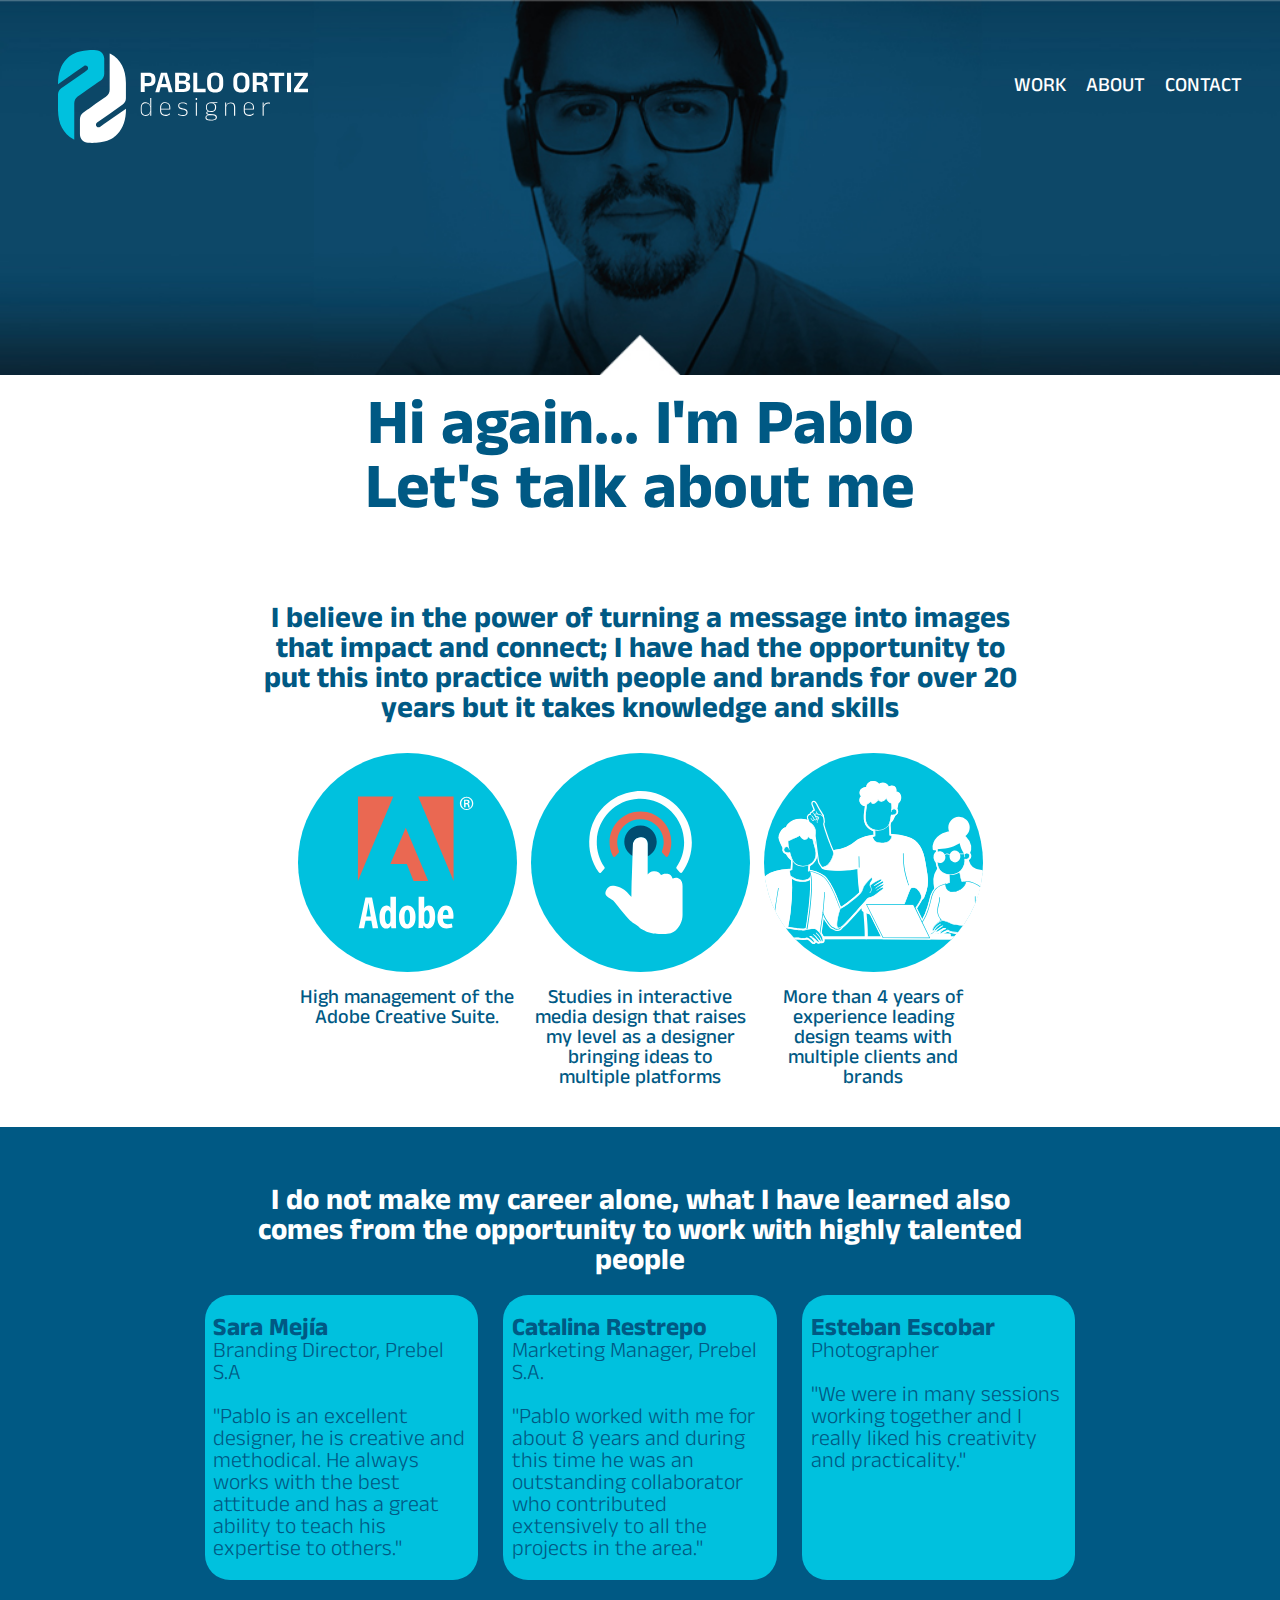
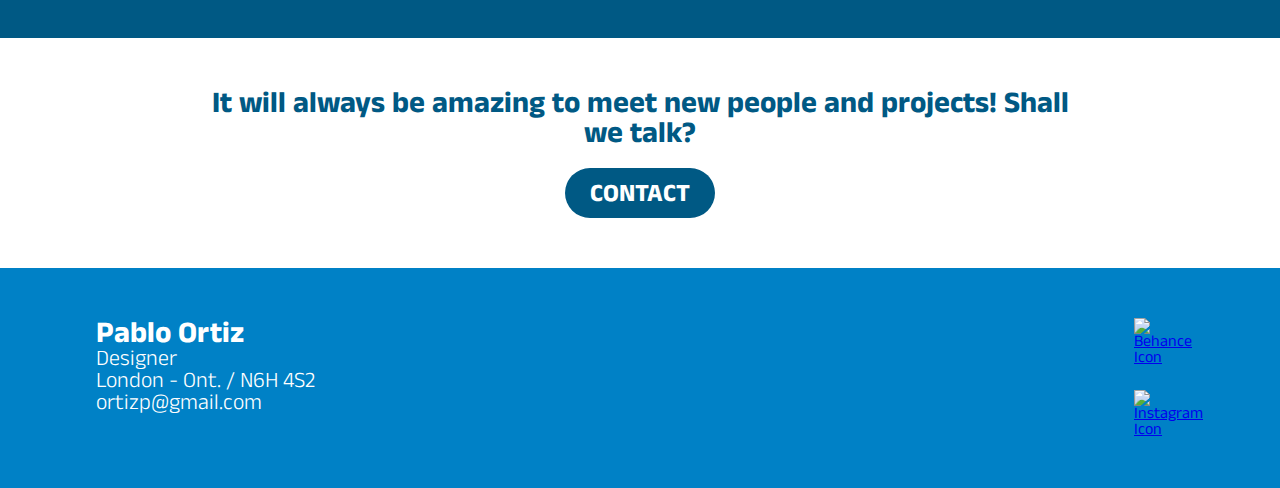
==== commit 0e435c3e: "more changing designs" ====
--- a/about.html
+++ b/about.html
@@ -43,16 +43,13 @@
         <div class="skills_list">
             <div class="skill_thumbnail">
             <img src="images/adobe.svg" alt="Work section main photo">
-            <h3>High management of the Adobe Creative Suite</h3></div>
-            <div class="skill_thumbnail">
-            <img src="images/leader_2.svg" alt="Work section main photo">
-            <h3>More than 4 years of experience leading design teams with multiple clients and brands</h3></div>
+            <h3>High management of the Adobe Creative Suite.</h3></div>
             <div class="skill_thumbnail">
             <img src="images/interact.svg" alt="Work section main photo">
             <h3>Studies in interactive media design that raises my level as a designer bringing ideas to multiple platforms</h3></div>
             <div class="skill_thumbnail">
-            <img src="images/skill1.png" alt="Work section main photo">
-            <h3>Lorem ipsum dolor sit amet, consectetur adipiscing elit.</h3></div>
+            <img src="images/leader_2.svg" alt="Work section main photo">
+            <h3>More than 4 years of experience leading design teams with multiple clients and brands</h3></div>
         </div>
     </section>
 
@@ -61,13 +58,13 @@
         <div class="testimonies_list">
             <div class="testimonie_thumbnail">
                 <div class="testimonie_text"><h3>Sara Mejía</h3>
-                <p>Branding Director, Prebel S.A<br><br>"Lorem ipsum dolor sit amet, consectetur adipiscing elit Lorem ipsum dolor sit amet, consectetur adipiscing elit amet, consectetur adipiscing elit Lorem ipsum dolor sit amet, consectetur adipiscing elit."</p></div></div>
+                <p>Branding Director, Prebel S.A<br><br>"Pablo is an excellent designer, he is creative and methodical. He always works with the best attitude and has a great ability to teach his expertise to others."</p></div></div>
             <div class="testimonie_thumbnail">
                 <div class="testimonie_text"><h3>Catalina Restrepo</h3>
-                <p>Marketing Manager, Prebel S.A.<br><br>"Lorem ipsum dolor sit amet, consectetur adipiscing elit Lorem ipsum dolor sit amet, consectetur adipiscing elit amet, consectetur adipiscing elit Lorem ipsum dolor sit amet, consectetur adipiscing elit."</p></div></div>
+                <p>Marketing Manager, Prebel S.A.<br><br>"Pablo worked with me for about 8 years and during this time he was an outstanding collaborator who contributed extensively to all the projects in the area."</p></div></div>
             <div class="testimonie_thumbnail">
                 <div class="testimonie_text"><h3>Esteban Escobar</h3>
-            <p>Photographer<br><br>"Lorem ipsum dolor sit amet, consectetur adipiscing elit Lorem ipsum dolor sit amet, consectetur adipiscing elit amet, consectetur adipiscing elit Lorem ipsum dolor sit amet, consectetur adipiscing elit."</p></div></div>
+            <p>Photographer<br><br>"We were in many sessions working together and I really liked his creativity and practicality."</p></div></div>
         </div>
     </section>
 
